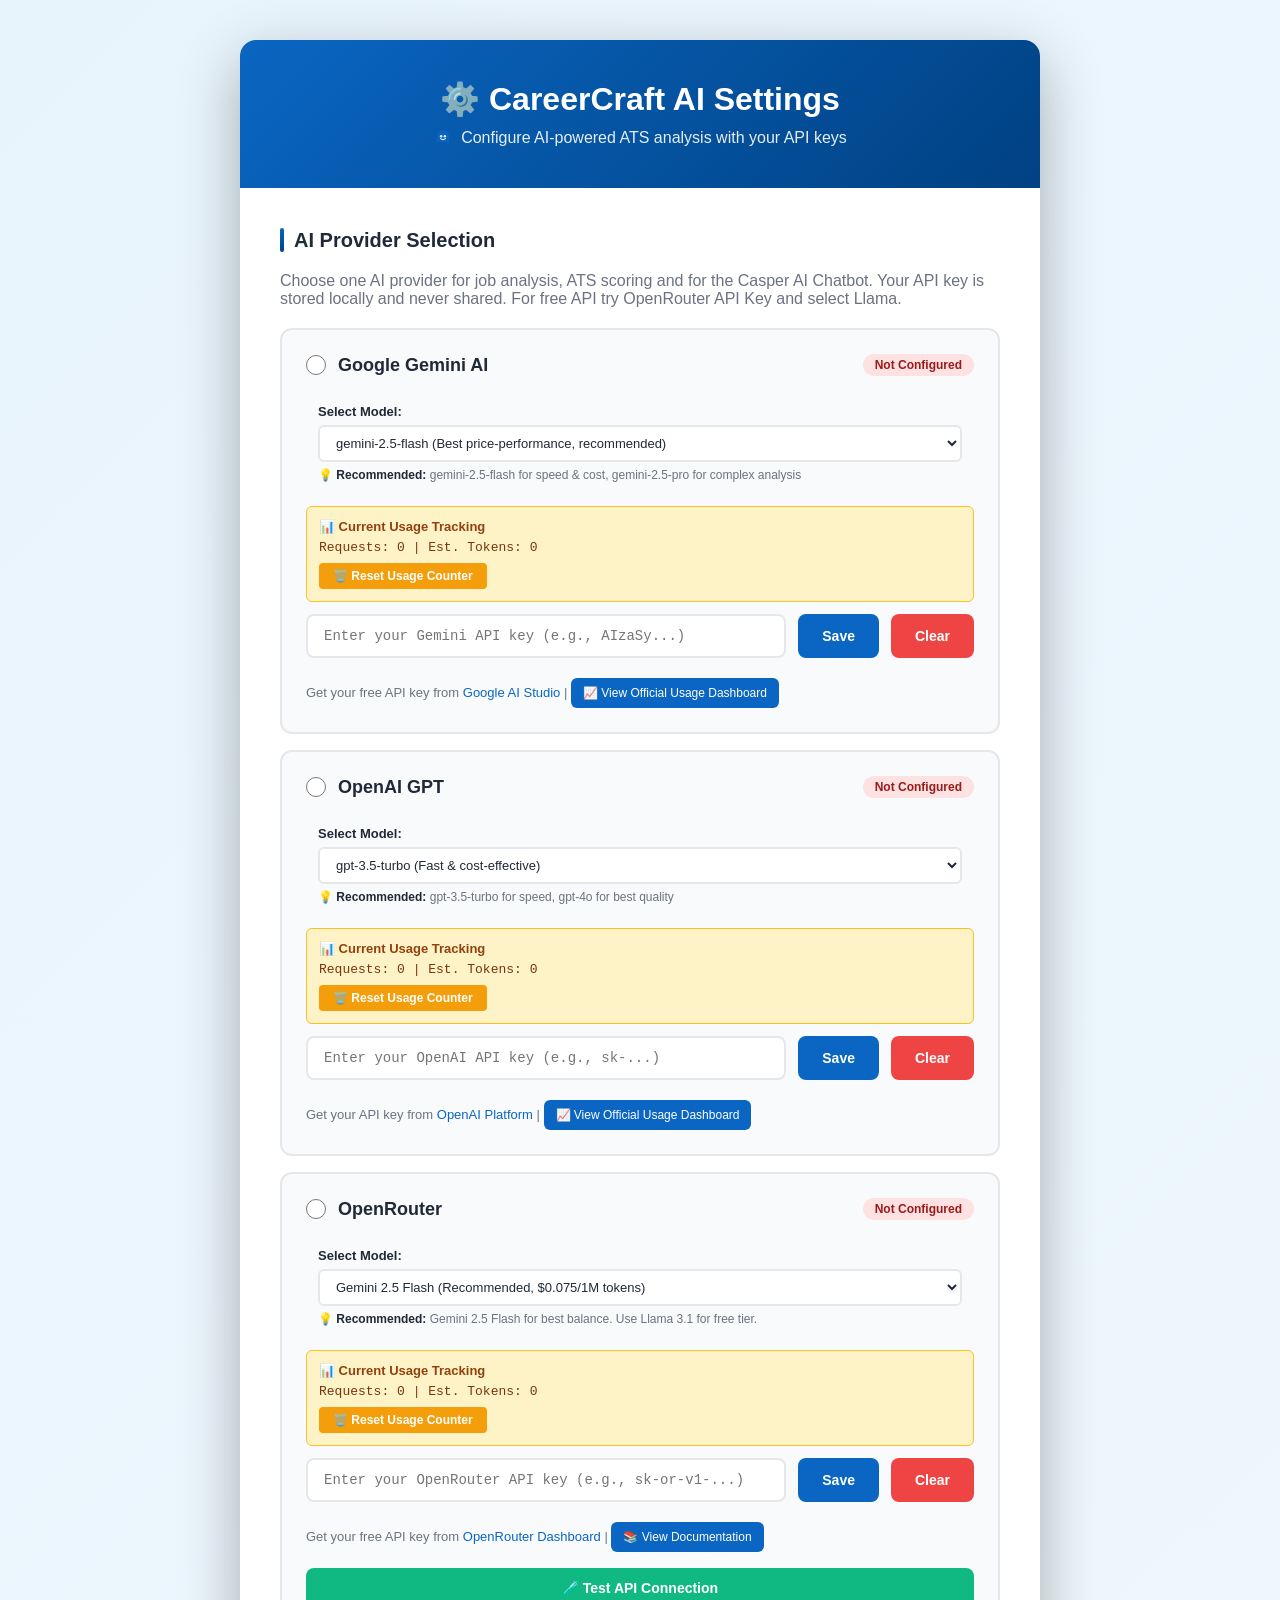
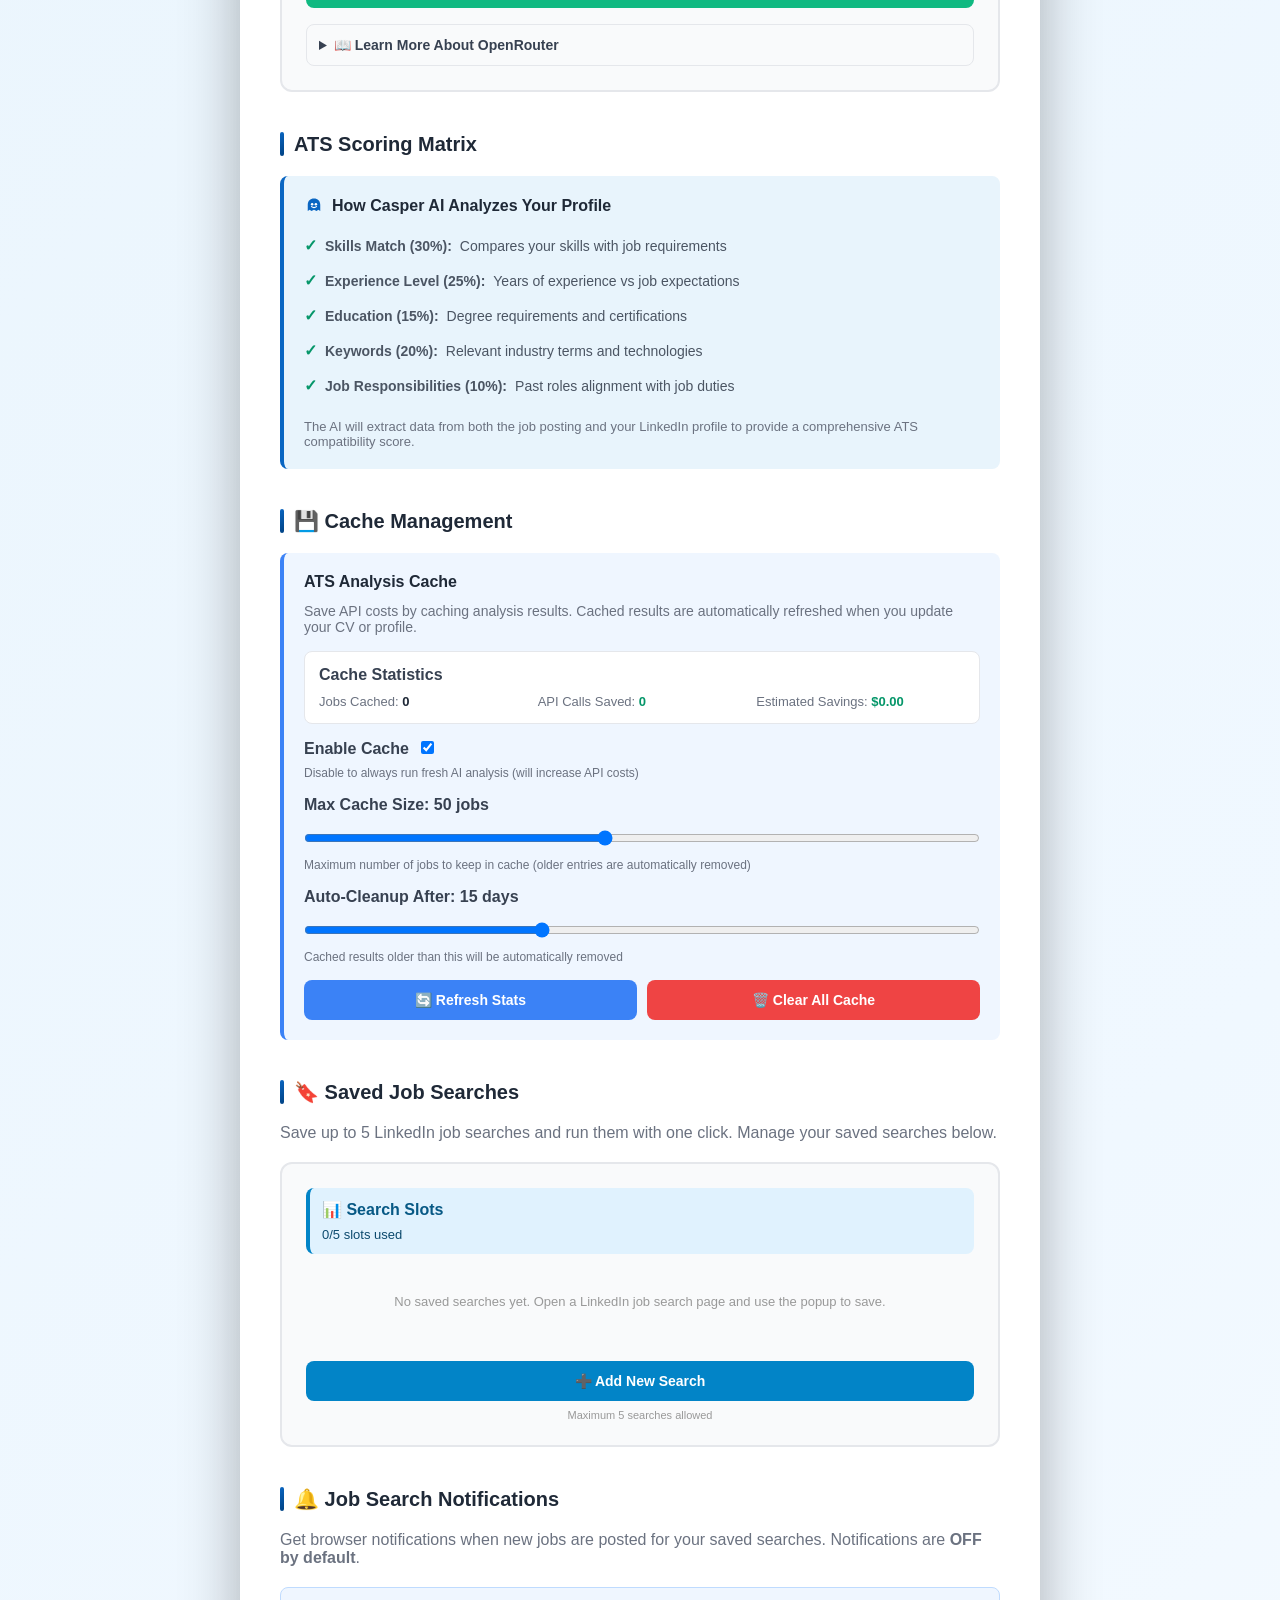
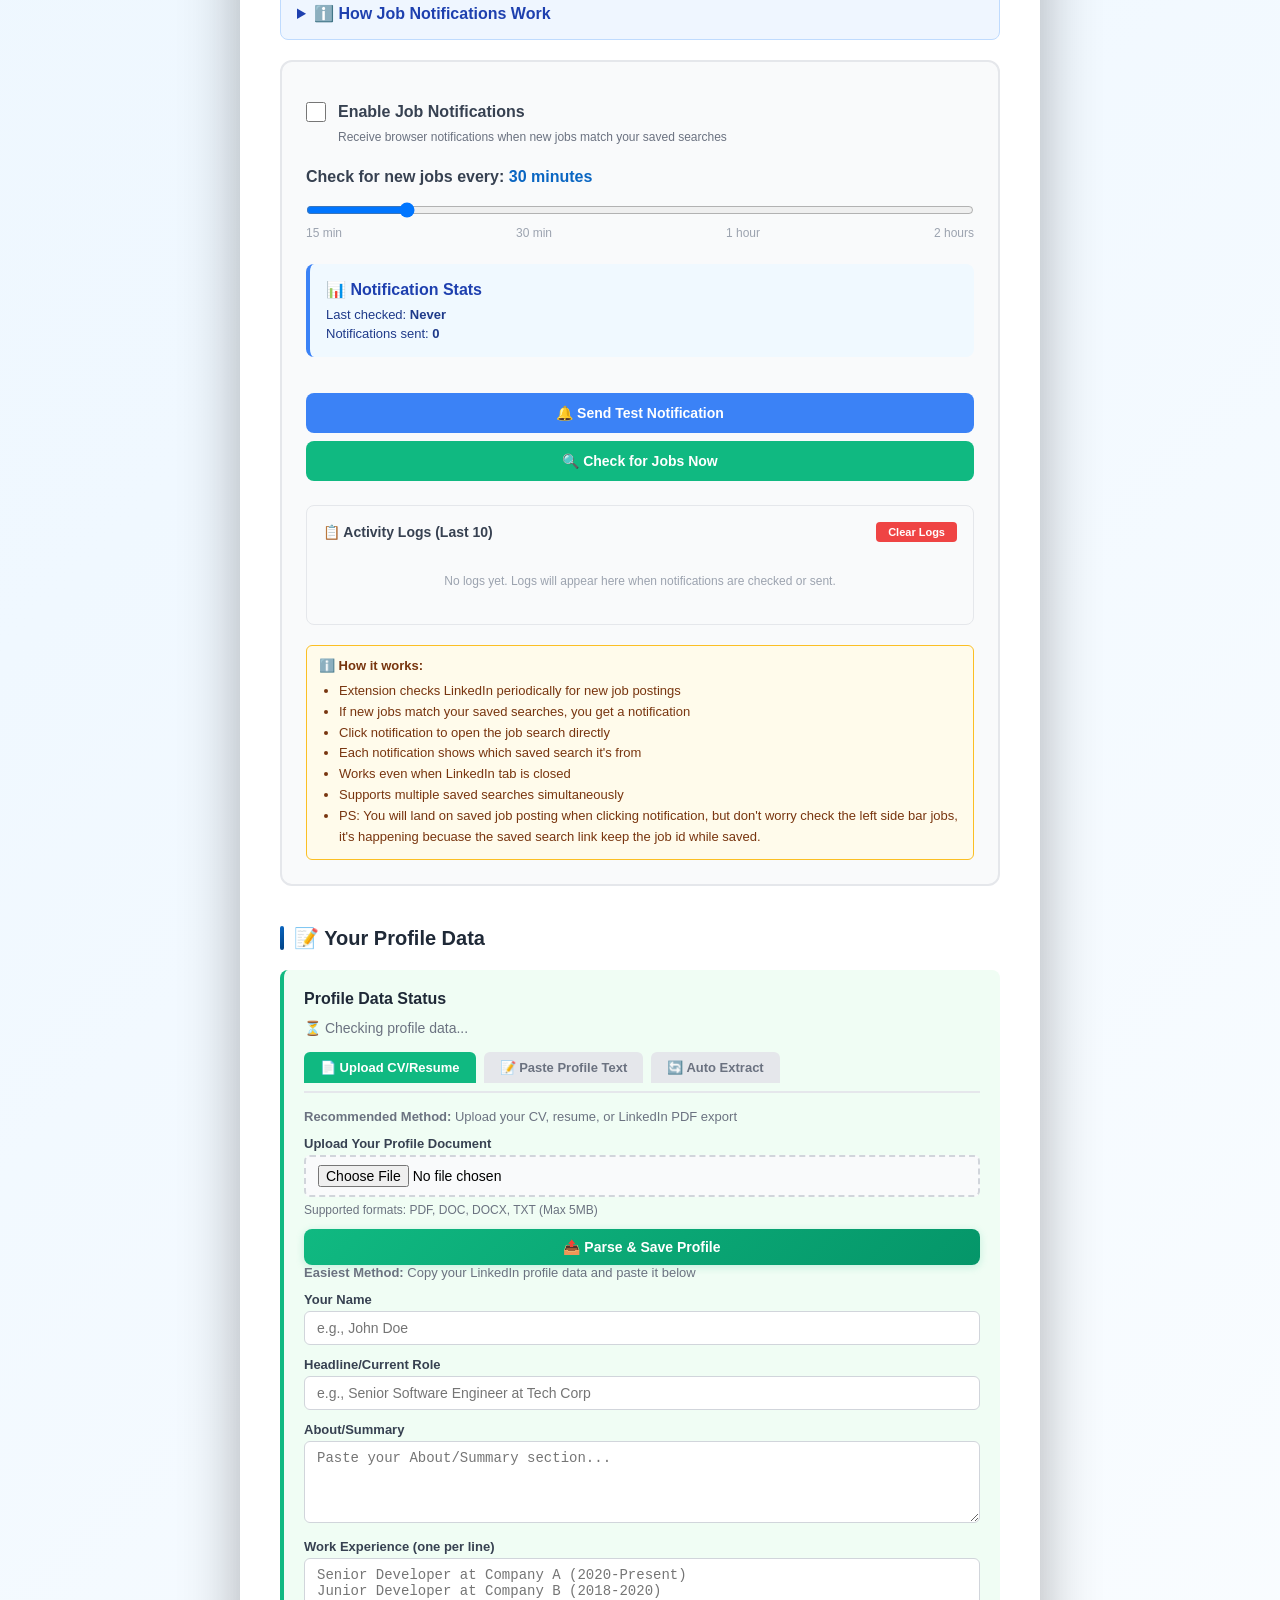
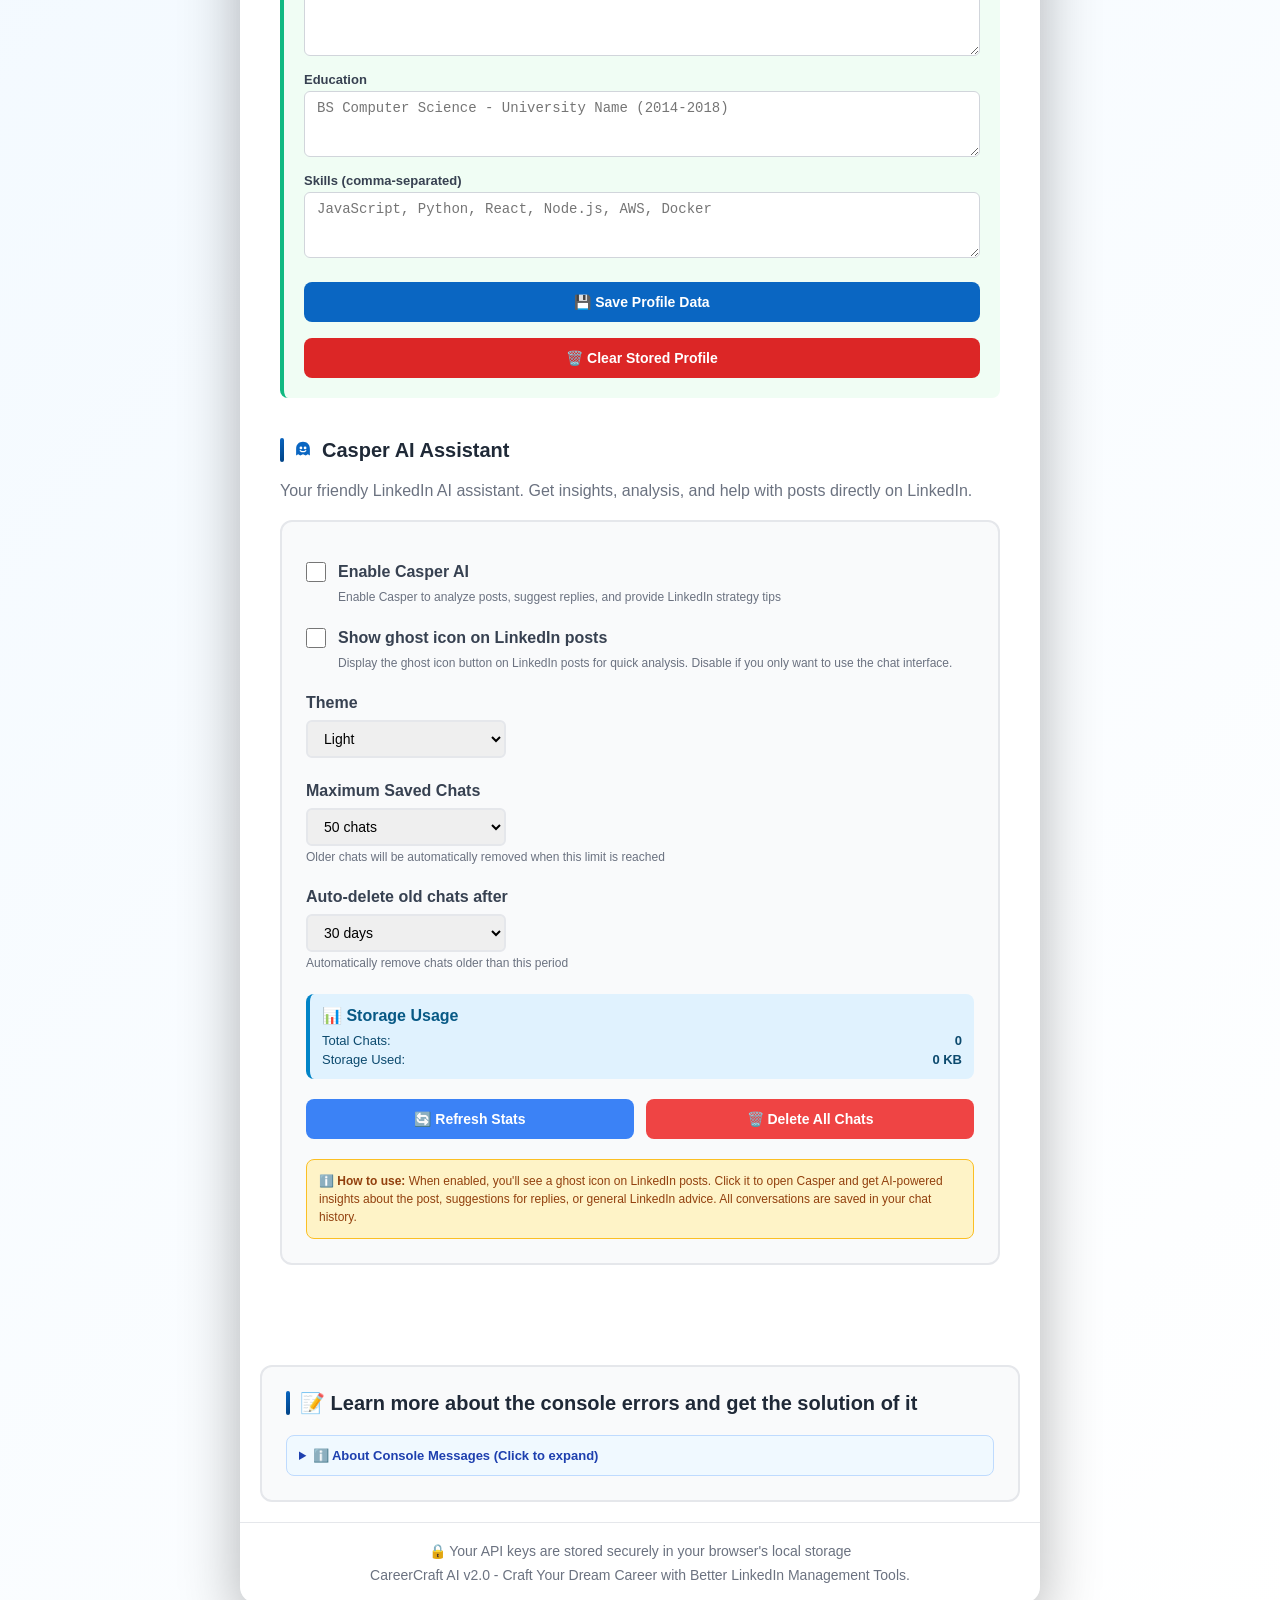
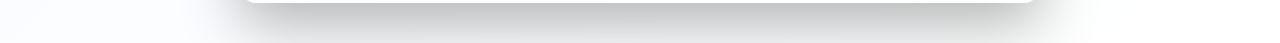
==== options.html @ bad416a1 "chore: initial backup of CareerCraft Casper AI v2.0.0 Snapshot before redesign, Job Tracker, and sid" ====
<!DOCTYPE html>
<html lang="en">
  <head>
    <meta charset="UTF-8" />
    <meta name="viewport" content="width=device-width, initial-scale=1.0" />
    <title>CareerCraft AI - Settings</title>
    <style>
      * {
        margin: 0;
        padding: 0;
        box-sizing: border-box;
      }

      body {
        font-family: -apple-system, BlinkMacSystemFont, "Segoe UI", Roboto,
          Oxygen, Ubuntu, sans-serif;
        background: linear-gradient(
          135deg,
          #e8f4fc 0%,
          #f0f8ff 50%,
          #ffffff 100%
        );
        min-height: 100vh;
        padding: 40px 20px;
      }

      .container {
        max-width: 800px;
        margin: 0 auto;
        background: white;
        border-radius: 16px;
        box-shadow: 0 20px 60px rgba(0, 0, 0, 0.3);
        overflow: hidden;
      }

      .header {
        background: linear-gradient(135deg, #0a66c2 0%, #004182 100%);
        color: white;
        padding: 40px;
        text-align: center;
      }

      .header h1 {
        font-size: 32px;
        margin-bottom: 10px;
      }

      .header p {
        opacity: 0.9;
        font-size: 16px;
      }

      .content {
        padding: 40px;
      }

      .section {
        margin-bottom: 40px;
      }

      .section-title {
        font-size: 20px;
        font-weight: 600;
        color: #1f2937;
        margin-bottom: 20px;
        display: flex;
        align-items: center;
        gap: 10px;
      }

      .section-title::before {
        content: "";
        width: 4px;
        height: 24px;
        background: linear-gradient(135deg, #0a66c2 0%, #004182 100%);
        border-radius: 2px;
      }

      .api-option {
        background: #f9fafb;
        border: 2px solid #e5e7eb;
        border-radius: 12px;
        padding: 24px;
        margin-bottom: 16px;
        transition: all 0.3s ease;
      }

      .api-option:hover {
        border-color: #0a66c2;
        box-shadow: 0 4px 12px rgba(10, 102, 194, 0.15);
      }

      .api-option.active {
        border-color: #0a66c2;
        background: #e8f4fc;
      }

      .api-header {
        display: flex;
        align-items: center;
        gap: 12px;
        margin-bottom: 16px;
      }

      .api-radio {
        width: 20px;
        height: 20px;
        cursor: pointer;
      }

      .api-name {
        font-size: 18px;
        font-weight: 600;
        color: #1f2937;
        flex: 1;
      }

      .api-status {
        padding: 4px 12px;
        border-radius: 20px;
        font-size: 12px;
        font-weight: 600;
      }

      .api-status.configured {
        background: #d1fae5;
        color: #065f46;
      }

      .api-status.not-configured {
        background: #fee2e2;
        color: #991b1b;
      }

      .api-input-group {
        display: flex;
        gap: 12px;
        margin-top: 12px;
      }

      .api-input {
        flex: 1;
        padding: 12px 16px;
        border: 2px solid #e5e7eb;
        border-radius: 8px;
        font-size: 14px;
        font-family: "Courier New", monospace;
        transition: border-color 0.2s;
      }

      .api-input:focus {
        outline: none;
        border-color: #0a66c2;
      }

      .api-input.error {
        border-color: #ef4444;
      }

      .btn {
        padding: 12px 24px;
        border: none;
        border-radius: 8px;
        font-size: 14px;
        font-weight: 600;
        cursor: pointer;
        transition: all 0.2s;
        color: white !important;
      }

      .btn-save {
        background: #0a66c2;
        color: white !important;
      }

      .btn-save:hover {
        background: #004182;
        transform: translateY(-1px);
        box-shadow: 0 4px 12px rgba(10, 102, 194, 0.4);
      }

      .btn-clear {
        background: #ef4444;
        color: white !important;
      }

      .btn-clear:hover {
        background: #dc2626;
      }

      .api-help {
        margin-top: 12px;
        font-size: 13px;
        color: #6b7280;
        line-height: 1.5;
      }

      .api-help a {
        color: #0a66c2;
        text-decoration: none;
        font-weight: 500;
      }

      .api-help a:hover {
        text-decoration: underline;
      }

      .api-model-info {
        margin-top: 12px;
        padding: 12px;
        background: #f9fafb;
        border-radius: 6px;
        font-size: 13px;
        color: #4b5563;
      }

      .api-model-info strong {
        color: #1f2937;
      }

      .model-select {
        width: 100%;
        padding: 8px 12px;
        border: 2px solid #e5e7eb;
        border-radius: 6px;
        font-size: 13px;
        background: white;
        color: #1f2937;
        cursor: pointer;
        transition: border-color 0.2s;
      }

      .model-select:focus {
        outline: none;
        border-color: #0a66c2;
      }

      .model-select:hover {
        border-color: #9ca3af;
      }

      .api-usage-stats {
        margin-top: 12px;
        padding: 12px;
        background: #fef3c7;
        border: 1px solid #fbbf24;
        border-radius: 6px;
        font-size: 13px;
      }

      .api-usage-stats .usage-label {
        font-weight: 600;
        color: #92400e;
        margin-bottom: 6px;
      }

      .api-usage-stats .usage-value {
        color: #78350f;
        font-family: "Courier New", monospace;
      }

      .clear-usage-btn {
        margin-top: 8px;
        padding: 6px 14px;
        background: #f59e0b;
        color: white !important;
        border: none;
        border-radius: 4px;
        font-size: 12px;
        font-weight: 600;
        cursor: pointer;
        transition: all 0.2s;
      }

      .clear-usage-btn:hover {
        background: #d97706;
        transform: translateY(-1px);
      }

      .api-dashboard-link {
        margin-top: 8px;
        display: inline-block;
        padding: 6px 12px;
        background: #0a66c2;
        color: white !important;
        text-decoration: none;
        border-radius: 6px;
        font-size: 12px;
        font-weight: 500;
        transition: all 0.2s;
      }

      .api-dashboard-link:hover {
        background: #004182;
        transform: translateY(-1px);
        text-decoration: none;
      }

      .ats-info {
        background: #e8f4fc;
        border-left: 4px solid #0a66c2;
        padding: 20px;
        border-radius: 8px;
        margin-top: 20px;
      }

      .ats-info h3 {
        color: #1f2937;
        margin-bottom: 12px;
        font-size: 16px;
      }

      .ats-criteria {
        list-style: none;
        padding: 0;
      }

      .ats-criteria li {
        padding: 8px 0;
        color: #4b5563;
        font-size: 14px;
        display: flex;
        align-items: center;
        gap: 8px;
      }

      .ats-criteria li::before {
        content: "✓";
        color: #059669;
        font-weight: bold;
        font-size: 16px;
      }

      .success-message,
      .error-message {
        padding: 12px 16px;
        border-radius: 8px;
        margin-bottom: 20px;
        display: none;
        align-items: center;
        gap: 10px;
        animation: slideIn 0.3s ease;
      }

      .success-message {
        background: #d1fae5;
        color: #065f46;
        border: 1px solid #6ee7b7;
      }

      .error-message {
        background: #fee2e2;
        color: #991b1b;
        border: 1px solid #fca5a5;
      }

      @keyframes slideIn {
        from {
          opacity: 0;
          transform: translateY(-10px);
        }
        to {
          opacity: 1;
          transform: translateY(0);
        }
      }

      @keyframes fadeIn {
        from {
          opacity: 0;
          transform: translateY(10px);
        }
        to {
          opacity: 1;
          transform: translateY(0);
        }
      }

      @keyframes fadeOut {
        from {
          opacity: 1;
          transform: translateY(0);
        }
        to {
          opacity: 0;
          transform: translateY(-10px);
        }
      }

      .footer {
        text-align: center;
        padding: 20px;
        color: #6b7280;
        font-size: 14px;
        border-top: 1px solid #e5e7eb;
      }

      /* Toast Notification System */
      .toast-container {
        position: fixed;
        bottom: 20px;
        right: 20px;
        z-index: 10000;
        display: flex;
        flex-direction: column;
        gap: 12px;
        max-width: 400px;
      }

      .toast {
        display: flex;
        align-items: center;
        gap: 12px;
        padding: 16px 20px;
        background: white;
        border-radius: 8px;
        box-shadow: 0 4px 12px rgba(0, 0, 0, 0.15),
          0 0 0 1px rgba(0, 0, 0, 0.05);
        animation: toastSlideIn 0.3s ease-out;
        min-width: 300px;
        max-width: 400px;
      }

      .toast.removing {
        animation: toastSlideOut 0.3s ease-out forwards;
      }

      .toast-icon {
        font-size: 20px;
        flex-shrink: 0;
      }

      .toast-content {
        flex: 1;
        font-size: 14px;
        line-height: 1.4;
      }

      .toast-close {
        background: none;
        border: none;
        font-size: 18px;
        color: #6b7280;
        cursor: pointer;
        padding: 0;
        width: 24px;
        height: 24px;
        display: flex;
        align-items: center;
        justify-content: center;
        border-radius: 4px;
        flex-shrink: 0;
        transition: background 0.2s;
      }

      .toast-close:hover {
        background: #f3f4f6;
      }

      .toast.success {
        border-left: 4px solid #10b981;
      }

      .toast.success .toast-icon {
        color: #10b981;
      }

      .toast.error {
        border-left: 4px solid #ef4444;
      }

      .toast.error .toast-icon {
        color: #ef4444;
      }

      .toast.info {
        border-left: 4px solid #0a66c2;
      }

      .toast.info .toast-icon {
        color: #0a66c2;
      }

      .toast.warning {
        border-left: 4px solid #f59e0b;
      }

      .toast.warning .toast-icon {
        color: #f59e0b;
      }

      @keyframes toastSlideIn {
        from {
          transform: translateX(400px);
          opacity: 0;
        }
        to {
          transform: translateX(0);
          opacity: 1;
        }
      }

      @keyframes toastSlideOut {
        from {
          transform: translateX(0);
          opacity: 1;
        }
        to {
          transform: translateX(400px);
          opacity: 0;
        }
      }

      /* Notification Log Styles */
      .log-entry {
        display: flex;
        gap: 10px;
        padding: 10px;
        margin-bottom: 8px;
        background: white;
        border-left: 3px solid #e5e7eb;
        border-radius: 4px;
        font-size: 12px;
        line-height: 1.5;
      }

      .log-entry.success {
        border-left-color: #10b981;
        background: #f0fdf4;
      }

      .log-entry.error {
        border-left-color: #ef4444;
        background: #fef2f2;
      }

      .log-entry.warning {
        border-left-color: #f59e0b;
        background: #fffbeb;
      }

      .log-entry.info {
        border-left-color: #3b82f6;
        background: #eff6ff;
      }

      .log-icon {
        font-size: 16px;
        flex-shrink: 0;
      }

      .log-content {
        flex: 1;
      }

      .log-timestamp {
        color: #6b7280;
        font-size: 10px;
        margin-bottom: 4px;
      }

      .log-message {
        color: #374151;
        font-weight: 500;
        margin-bottom: 4px;
      }

      .log-details {
        color: #6b7280;
        font-size: 11px;
        font-family: "Courier New", monospace;
        background: rgba(0, 0, 0, 0.02);
        padding: 4px 8px;
        border-radius: 3px;
        margin-top: 4px;
        max-height: 100px;
        overflow-y: auto;
      }

      #checkJobsNow:hover {
        background: #059669;
        transform: translateY(-1px);
      }

      #clearNotificationLogs:hover {
        background: #dc2626;
      }
    </style>
  </head>
  <body>
    <div class="container">
      <div class="header">
        <h1>⚙️ CareerCraft AI Settings</h1>
        <p style="display: flex; align-items: center; justify-content: center; gap: 8px;">
          <svg
            width="20"
            height="20"
            viewBox="0 0 32 32"
            fill="none"
            xmlns="http://www.w3.org/2000/svg"
            aria-hidden="true"
          >
            <path
              d="M16 4 C10 4 6 8 6 14 V24 L9 22 L12 24 L16 22 L20 24 L23 22 L26 24 V14 C26 8 22 4 16 4 Z"
              fill="#0a66c2"
            />
            <circle cx="13" cy="13" r="2" fill="white" />
            <circle cx="19" cy="13" r="2" fill="white" />
            <path
              d="M12 17 Q16 20 20 17"
              stroke="white"
              stroke-width="1.8"
              fill="none"
              stroke-linecap="round"
            />
          </svg>
          Configure AI-powered ATS analysis with your API keys
        </p>
      </div>

      <div class="content">
        <div class="section">
          <h2 class="section-title">AI Provider Selection</h2>
          <p style="color: #6b7280; margin-bottom: 20px">
            Choose one AI provider for job analysis, ATS scoring and for the
            Casper AI Chatbot. Your API key is stored locally and never shared.
            For free API try OpenRouter API Key and select Llama.
          </p>

          <!-- Google Gemini -->
          <div class="api-option" data-provider="gemini">
            <div class="api-header">
              <input
                type="radio"
                name="ai-provider"
                value="gemini"
                class="api-radio"
                id="radio-gemini"
              />
              <label for="radio-gemini" class="api-name"
                >Google Gemini AI</label
              >
              <span class="api-status not-configured" id="status-gemini"
                >Not Configured</span
              >
            </div>

            <!-- Model Selection -->
            <div class="api-model-info">
              <label
                for="gemini-model-select"
                style="display: block; margin-bottom: 6px"
              >
                <strong>Select Model:</strong>
              </label>
              <select
                id="gemini-model-select"
                class="model-select"
                data-provider="gemini"
              >
                <option value="gemini-2.5-flash">
                  gemini-2.5-flash (Best price-performance, recommended)
                </option>
                <option value="gemini-2.0-flash">
                  gemini-2.0-flash (Most stable, reliable fallback)
                </option>
                <option value="gemini-2.5-pro">
                  gemini-2.5-pro (Advanced thinking, higher cost)
                </option>
              </select>
              <p style="margin-top: 6px; font-size: 12px; color: #6b7280">
                💡 <strong>Recommended:</strong> gemini-2.5-flash for speed &
                cost, gemini-2.5-pro for complex analysis
              </p>
            </div>

            <!-- Usage Stats -->
            <div class="api-usage-stats" id="usage-gemini">
              <div class="usage-label">📊 Current Usage Tracking</div>
              <div class="usage-value">
                Requests: <span id="usage-gemini-requests">0</span> | Est.
                Tokens: <span id="usage-gemini-tokens">0</span>
              </div>
              <button
                class="clear-usage-btn"
                data-provider="gemini"
                data-action="clear-usage"
              >
                🗑️ Reset Usage Counter
              </button>
            </div>

            <div class="api-input-group">
              <input
                type="password"
                class="api-input"
                id="input-gemini"
                placeholder="Enter your Gemini API key (e.g., AIzaSy...)"
                autocomplete="off"
              />
              <button
                class="btn btn-save"
                data-provider="gemini"
                data-action="save"
              >
                Save
              </button>
              <button
                class="btn btn-clear"
                data-provider="gemini"
                data-action="clear"
              >
                Clear
              </button>
            </div>
            <div class="api-help">
              Get your free API key from
              <a href="https://makersuite.google.com/app/apikey" target="_blank"
                >Google AI Studio</a
              >
              |
              <a
                href="https://aistudio.google.com/usage"
                target="_blank"
                class="api-dashboard-link"
              >
                📈 View Official Usage Dashboard
              </a>
            </div>
          </div>

          <!-- OpenAI -->
          <div class="api-option" data-provider="openai">
            <div class="api-header">
              <input
                type="radio"
                name="ai-provider"
                value="openai"
                class="api-radio"
                id="radio-openai"
              />
              <label for="radio-openai" class="api-name">OpenAI GPT</label>
              <span class="api-status not-configured" id="status-openai"
                >Not Configured</span
              >
            </div>

            <!-- Model Selection -->
            <div class="api-model-info">
              <label
                for="openai-model-select"
                style="display: block; margin-bottom: 6px"
              >
                <strong>Select Model:</strong>
              </label>
              <select
                id="openai-model-select"
                class="model-select"
                data-provider="openai"
              >
                <option value="gpt-3.5-turbo">
                  gpt-3.5-turbo (Fast & cost-effective)
                </option>
                <option value="gpt-4">gpt-4 (Most capable, slower)</option>
                <option value="gpt-4-turbo">
                  gpt-4-turbo (Balanced performance)
                </option>
                <option value="gpt-4o">gpt-4o (Latest, multimodal)</option>
                <option value="gpt-4o-mini">
                  gpt-4o-mini (Cheaper alternative)
                </option>
              </select>
              <p style="margin-top: 6px; font-size: 12px; color: #6b7280">
                💡 <strong>Recommended:</strong> gpt-3.5-turbo for speed, gpt-4o
                for best quality
              </p>
            </div>

            <!-- Usage Stats -->
            <div class="api-usage-stats" id="usage-openai">
              <div class="usage-label">📊 Current Usage Tracking</div>
              <div class="usage-value">
                Requests: <span id="usage-openai-requests">0</span> | Est.
                Tokens: <span id="usage-openai-tokens">0</span>
              </div>
              <button
                class="clear-usage-btn"
                data-provider="openai"
                data-action="clear-usage"
              >
                🗑️ Reset Usage Counter
              </button>
            </div>

            <div class="api-input-group">
              <input
                type="password"
                class="api-input"
                id="input-openai"
                placeholder="Enter your OpenAI API key (e.g., sk-...)"
                autocomplete="off"
              />
              <button
                class="btn btn-save"
                data-provider="openai"
                data-action="save"
              >
                Save
              </button>
              <button
                class="btn btn-clear"
                data-provider="openai"
                data-action="clear"
              >
                Clear
              </button>
            </div>
            <div class="api-help">
              Get your API key from
              <a href="https://platform.openai.com/api-keys" target="_blank"
                >OpenAI Platform</a
              >
              |
              <a
                href="https://platform.openai.com/usage"
                target="_blank"
                class="api-dashboard-link"
              >
                📈 View Official Usage Dashboard
              </a>
            </div>
          </div>

          <!-- OpenRouter -->
          <div class="api-option" data-provider="openrouter">
            <div class="api-header">
              <input
                type="radio"
                name="ai-provider"
                value="openrouter"
                class="api-radio"
                id="radio-openrouter"
              />
              <label for="radio-openrouter" class="api-name">OpenRouter</label>
              <span class="api-status not-configured" id="status-openrouter"
                >Not Configured</span
              >
            </div>

            <!-- Model Selection -->
            <div class="api-model-info">
              <label
                for="openrouter-model-select"
                style="display: block; margin-bottom: 6px"
              >
                <strong>Select Model:</strong>
              </label>
              <select
                id="openrouter-model-select"
                class="model-select"
                data-provider="openrouter"
              >
                <option value="google/gemini-2.5-flash">
                  Gemini 2.5 Flash (Recommended, $0.075/1M tokens)
                </option>
                <option value="meta-llama/llama-3.1-8b-instruct">
                  Llama 3.1 8B (FREE - No cost)
                </option>
                <option value="openai/gpt-4o-mini">
                  GPT-4o Mini ($0.15/1M tokens)
                </option>
                <option value="anthropic/claude-3.5-sonnet">
                  Claude 3.5 Sonnet (Premium, $3/1M tokens)
                </option>
                <option value="google/gemini-2.5-pro">
                  Gemini 2.5 Pro (Advanced, $1.25/1M tokens)
                </option>
              </select>
              <p style="margin-top: 6px; font-size: 12px; color: #6b7280">
                💡 <strong>Recommended:</strong> Gemini 2.5 Flash for best
                balance. Use Llama 3.1 for free tier.
              </p>
            </div>

            <!-- Usage Stats -->
            <div class="api-usage-stats" id="usage-openrouter">
              <div class="usage-label">📊 Current Usage Tracking</div>
              <div class="usage-value">
                Requests: <span id="usage-openrouter-requests">0</span> | Est.
                Tokens: <span id="usage-openrouter-tokens">0</span>
              </div>
              <button
                class="clear-usage-btn"
                data-provider="openrouter"
                data-action="clear-usage"
              >
                🗑️ Reset Usage Counter
              </button>
            </div>

            <div class="api-input-group">
              <input
                type="password"
                class="api-input"
                id="input-openrouter"
                placeholder="Enter your OpenRouter API key (e.g., sk-or-v1-...)"
                autocomplete="off"
              />
              <button
                class="btn btn-save"
                data-provider="openrouter"
                data-action="save"
              >
                Save
              </button>
              <button
                class="btn btn-clear"
                data-provider="openrouter"
                data-action="clear"
              >
                Clear
              </button>
            </div>

            <div class="api-help">
              Get your free API key from
              <a href="https://openrouter.ai/keys" target="_blank"
                >OpenRouter Dashboard</a
              >
              |
              <a
                href="https://openrouter.ai/docs"
                target="_blank"
                class="api-dashboard-link"
              >
                📚 View Documentation
              </a>
            </div>

            <!-- Test Connection Button -->
            <div style="margin-top: 16px">
              <button
                id="testOpenRouterBtn"
                class="btn"
                style="width: 100%; background: #10b981"
              >
                🧪 Test API Connection
              </button>
            </div>

            <!-- Learn More Section (Collapsible) -->
            <details
              style="
                margin-top: 16px;
                padding: 12px;
                background: #f9fafb;
                border-radius: 8px;
                border: 1px solid #e5e7eb;
              "
            >
              <summary
                style="
                  cursor: pointer;
                  font-weight: 600;
                  color: #374151;
                  font-size: 14px;
                "
              >
                📖 Learn More About OpenRouter
              </summary>
              <div
                style="
                  margin-top: 12px;
                  font-size: 13px;
                  color: #6b7280;
                  line-height: 1.6;
                "
              >
                <h4
                  style="color: #111827; margin: 12px 0 6px 0; font-size: 13px"
                >
                  What is OpenRouter?
                </h4>
                <p>
                  OpenRouter is a unified gateway to 400+ AI models from
                  providers like OpenAI, Anthropic, Google, and Meta. One API
                  key gives you access to all models with automatic fallbacks
                  and cost optimization.
                </p>

                <h4
                  style="color: #111827; margin: 12px 0 6px 0; font-size: 13px"
                >
                  How to Get Your API Key:
                </h4>
                <ol style="margin-left: 20px; line-height: 1.8">
                  <li>
                    Visit
                    <a
                      href="https://openrouter.ai/keys"
                      target="_blank"
                      style="color: #0a66c2"
                      >openrouter.ai/keys</a
                    >
                  </li>
                  <li>Sign in with Google, GitHub, or email</li>
                  <li>Click "Create Key" button</li>
                  <li>Name your key (e.g., "LinkedIn ATS Analyzer")</li>
                  <li>Set credit limit (optional, for budget control)</li>
                  <li>
                    Copy your key (starts with
                    <code
                      style="
                        background: #e5e7eb;
                        padding: 2px 4px;
                        border-radius: 3px;
                      "
                      >sk-or-v1-</code
                    >)
                  </li>
                  <li>Paste it above and click Save</li>
                </ol>

                <h4
                  style="color: #111827; margin: 12px 0 6px 0; font-size: 13px"
                >
                  Model Comparison:
                </h4>
                <table
                  style="
                    width: 100%;
                    font-size: 12px;
                    border-collapse: collapse;
                    margin: 8px 0;
                  "
                >
                  <thead>
                    <tr style="background: #f3f4f6; text-align: left">
                      <th style="padding: 6px">Model</th>
                      <th style="padding: 6px">Speed</th>
                      <th style="padding: 6px">Quality</th>
                      <th style="padding: 6px">Cost</th>
                    </tr>
                  </thead>
                  <tbody>
                    <tr style="border-bottom: 1px solid #e5e7eb">
                      <td style="padding: 6px">Gemini 2.5 Flash</td>
                      <td style="padding: 6px">⚡⚡⚡</td>
                      <td style="padding: 6px">⭐⭐⭐⭐</td>
                      <td style="padding: 6px">$0.075/1M</td>
                    </tr>
                    <tr style="border-bottom: 1px solid #e5e7eb">
                      <td style="padding: 6px">Llama 3.1 8B</td>
                      <td style="padding: 6px">⚡⚡⚡</td>
                      <td style="padding: 6px">⭐⭐⭐</td>
                      <td
                        style="padding: 6px; color: #059669; font-weight: 600"
                      >
                        FREE
                      </td>
                    </tr>
                    <tr style="border-bottom: 1px solid #e5e7eb">
                      <td style="padding: 6px">GPT-4o Mini</td>
                      <td style="padding: 6px">⚡⚡</td>
                      <td style="padding: 6px">⭐⭐⭐⭐</td>
                      <td style="padding: 6px">$0.15/1M</td>
                    </tr>
                    <tr style="border-bottom: 1px solid #e5e7eb">
                      <td style="padding: 6px">Claude 3.5 Sonnet</td>
                      <td style="padding: 6px">⚡⚡</td>
                      <td style="padding: 6px">⭐⭐⭐⭐⭐</td>
                      <td style="padding: 6px">$3/1M</td>
                    </tr>
                    <tr>
                      <td style="padding: 6px">Gemini 2.5 Pro</td>
                      <td style="padding: 6px">⚡</td>
                      <td style="padding: 6px">⭐⭐⭐⭐⭐</td>
                      <td style="padding: 6px">$1.25/1M</td>
                    </tr>
                  </tbody>
                </table>

                <h4
                  style="color: #111827; margin: 12px 0 6px 0; font-size: 13px"
                >
                  Automatic Fallback:
                </h4>
                <p>
                  If your selected model fails (rate limit, error, etc.),
                  OpenRouter automatically tries the free Llama 3.1 model. This
                  ensures uninterrupted service.
                </p>

                <h4
                  style="color: #111827; margin: 12px 0 6px 0; font-size: 13px"
                >
                  Benefits:
                </h4>
                <ul style="margin-left: 20px; line-height: 1.8">
                  <li>✅ One key for popular models</li>
                  <li>✅ Free tier available (Llama models)</li>
                  <li>✅ Automatic failover if model unavailable</li>
                  <li>✅ Often cheaper than direct APIs</li>
                  <li>✅ No vendor lock-in - switch anytime</li>
                </ul>

                <h4
                  style="color: #111827; margin: 12px 0 6px 0; font-size: 13px"
                >
                  Official Resources:
                </h4>
                <ul style="margin-left: 20px; line-height: 1.8">
                  <li>
                    <a
                      href="https://openrouter.ai/keys"
                      target="_blank"
                      style="color: #0a66c2"
                      >🔑 Get API Key</a
                    >
                  </li>
                  <li>
                    <a
                      href="https://openrouter.ai/docs"
                      target="_blank"
                      style="color: #0a66c2"
                      >📚 Documentation</a
                    >
                  </li>
                  <li>
                    <a
                      href="https://openrouter.ai/models"
                      target="_blank"
                      style="color: #0a66c2"
                      >Browse All Models</a
                    >
                  </li>
                  <li>
                    <a
                      href="https://openrouter.ai/activity"
                      target="_blank"
                      style="color: #0a66c2"
                      >📊 Usage Dashboard</a
                    >
                  </li>
                  <li>
                    <a
                      href="https://openrouter.ai/docs/faq"
                      target="_blank"
                      style="color: #0a66c2"
                      >❓ FAQ</a
                    >
                  </li>
                </ul>
              </div>
            </details>
          </div>
        </div>

        <div class="section">
          <h2 class="section-title">ATS Scoring Matrix</h2>
          <div class="ats-info">
            <h3 style="display: flex; align-items: center; gap: 8px;">
              <svg
                width="20"
                height="20"
                viewBox="0 0 32 32"
                fill="none"
                xmlns="http://www.w3.org/2000/svg"
                aria-hidden="true"
              >
                <path
                  d="M16 4 C10 4 6 8 6 14 V24 L9 22 L12 24 L16 22 L20 24 L23 22 L26 24 V14 C26 8 22 4 16 4 Z"
                  fill="#0a66c2"
                />
                <circle cx="13" cy="13" r="2" fill="white" />
                <circle cx="19" cy="13" r="2" fill="white" />
                <path
                  d="M12 17 Q16 20 20 17"
                  stroke="white"
                  stroke-width="1.8"
                  fill="none"
                  stroke-linecap="round"
                />
              </svg>
              How Casper AI Analyzes Your Profile
            </h3>
            <ul class="ats-criteria">
              <li>
                <strong>Skills Match (30%):</strong> Compares your skills with
                job requirements
              </li>
              <li>
                <strong>Experience Level (25%):</strong> Years of experience vs
                job expectations
              </li>
              <li>
                <strong>Education (15%):</strong> Degree requirements and
                certifications
              </li>
              <li>
                <strong>Keywords (20%):</strong> Relevant industry terms and
                technologies
              </li>
              <li>
                <strong>Job Responsibilities (10%):</strong> Past roles
                alignment with job duties
              </li>
            </ul>
            <p style="margin-top: 16px; color: #6b7280; font-size: 13px">
              The AI will extract data from both the job posting and your
              LinkedIn profile to provide a comprehensive ATS compatibility
              score.
            </p>
          </div>
        </div>

        <!-- Cache Management Section -->
        <div class="section">
          <h2 class="section-title">💾 Cache Management</h2>
          <div
            class="ats-info"
            style="background: #eff6ff; border-left-color: #3b82f6"
          >
            <h3>ATS Analysis Cache</h3>
            <p style="color: #6b7280; font-size: 14px; margin: 12px 0">
              Save API costs by caching analysis results. Cached results are
              automatically refreshed when you update your CV or profile.
            </p>

            <!-- Cache Statistics -->
            <div
              id="cacheStats"
              style="
                margin: 16px 0;
                padding: 14px;
                background: white;
                border-radius: 8px;
                border: 1px solid #e5e7eb;
              "
            >
              <div
                style="font-weight: 600; color: #374151; margin-bottom: 10px"
              >
                Cache Statistics
              </div>
              <div
                style="
                  display: grid;
                  grid-template-columns: repeat(auto-fit, minmax(140px, 1fr));
                  gap: 10px;
                  font-size: 13px;
                "
              >
                <div>
                  <span style="color: #6b7280">Jobs Cached:</span>
                  <strong id="cachedJobsCount" style="color: #1f2937">0</strong>
                </div>
                <div>
                  <span style="color: #6b7280">API Calls Saved:</span>
                  <strong id="savedApiCalls" style="color: #059669">0</strong>
                </div>
                <div>
                  <span style="color: #6b7280">Estimated Savings:</span>
                  <strong id="estimatedSavings" style="color: #059669"
                    >$0.00</strong
                  >
                </div>
              </div>
            </div>

            <!-- Cache Settings -->
            <div style="margin: 16px 0">
              <label
                style="
                  display: block;
                  font-weight: 600;
                  color: #374151;
                  margin-bottom: 8px;
                "
              >
                Enable Cache
                <input
                  type="checkbox"
                  id="cacheEnabled"
                  style="margin-left: 8px"
                  checked
                />
              </label>
              <p style="color: #6b7280; font-size: 12px; margin: 4px 0 0 0">
                Disable to always run fresh AI analysis (will increase API
                costs)
              </p>
            </div>

            <div style="margin: 16px 0">
              <label
                style="
                  display: block;
                  font-weight: 600;
                  color: #374151;
                  margin-bottom: 8px;
                "
              >
                Max Cache Size: <span id="maxCacheSizeValue">50</span> jobs
              </label>
              <input
                type="range"
                id="maxCacheSize"
                min="10"
                max="100"
                value="50"
                step="10"
                style="width: 100%; margin: 8px 0"
              />
              <p style="color: #6b7280; font-size: 12px; margin: 4px 0 0 0">
                Maximum number of jobs to keep in cache (older entries are
                automatically removed)
              </p>
            </div>

            <div style="margin: 16px 0">
              <label
                style="
                  display: block;
                  font-weight: 600;
                  color: #374151;
                  margin-bottom: 8px;
                "
              >
                Auto-Cleanup After:
                <span id="autoCleanupDaysValue">15</span> days
              </label>
              <input
                type="range"
                id="autoCleanupDays"
                min="7"
                max="30"
                value="15"
                step="1"
                style="width: 100%; margin: 8px 0"
              />
              <p style="color: #6b7280; font-size: 12px; margin: 4px 0 0 0">
                Cached results older than this will be automatically removed
              </p>
            </div>

            <!-- Action Buttons -->
            <div
              style="
                display: flex;
                gap: 10px;
                margin-top: 16px;
                flex-wrap: wrap;
              "
            >
              <button
                id="refreshCacheStats"
                class="btn"
                style="background: #3b82f6; flex: 1; min-width: 140px"
              >
                🔄 Refresh Stats
              </button>
              <button
                id="clearAllCache"
                class="btn"
                style="background: #ef4444; flex: 1; min-width: 140px"
              >
                🗑️ Clear All Cache
              </button>
            </div>
          </div>
        </div>

        <!-- Saved Job Searches Section -->
        <div class="section">
          <h2 class="section-title">🔖 Saved Job Searches</h2>
          <p style="color: #6b7280; margin-bottom: 20px">
            Save up to 5 LinkedIn job searches and run them with one click.
            Manage your saved searches below.
          </p>

          <div
            style="
              background: #f9fafb;
              border: 2px solid #e5e7eb;
              border-radius: 12px;
              padding: 24px;
            "
          >
            <!-- Search Stats -->
            <div
              style="
                margin-bottom: 20px;
                padding: 12px;
                background: #e0f2fe;
                border-radius: 8px;
                border-left: 4px solid #0284c7;
              "
            >
              <div style="font-weight: 600; color: #075985; margin-bottom: 8px">
                📊 Search Slots
              </div>
              <div id="searchSlotsInfo" style="color: #0c4a6e; font-size: 13px">
                <span id="searchSlotsUsed">0</span>/5 slots used
              </div>
            </div>

            <!-- Saved Searches List -->
            <div id="savedSearchesList" style="margin: 20px 0">
              <div
                id="savedSearchesEmpty"
                style="
                  text-align: center;
                  color: #999;
                  padding: 20px;
                  font-size: 13px;
                "
              >
                No saved searches yet. Open a LinkedIn job search page and use
                the popup to save.
              </div>
              <div id="savedSearchesTable" style="display: none"></div>
            </div>

            <!-- Add/Edit Form -->
            <div
              id="addSearchForm"
              style="
                display: none;
                margin-top: 20px;
                padding: 16px;
                background: white;
                border-radius: 8px;
                border: 2px dashed #d1d5db;
              "
            >
              <h3
                style="
                  font-size: 14px;
                  font-weight: 600;
                  color: #374151;
                  margin-bottom: 12px;
                "
              >
                <span id="formTitle">➕ Add New Search</span>
              </h3>
              <input type="hidden" id="editSearchId" />

              <div style="margin-bottom: 12px">
                <label
                  style="
                    display: block;
                    font-weight: 600;
                    color: #374151;
                    margin-bottom: 6px;
                    font-size: 13px;
                  "
                >
                  Search Name *
                </label>
                <input
                  type="text"
                  id="searchName"
                  placeholder="e.g., Senior Developer Jobs"
                  style="
                    width: 100%;
                    padding: 8px 12px;
                    border: 2px solid #e5e7eb;
                    border-radius: 6px;
                    font-size: 13px;
                  "
                />
              </div>

              <div style="margin-bottom: 12px">
                <label
                  style="
                    display: block;
                    font-weight: 600;
                    color: #374151;
                    margin-bottom: 6px;
                    font-size: 13px;
                  "
                >
                  Keywords
                </label>
                <input
                  type="text"
                  id="searchKeywords"
                  placeholder="e.g., Software Engineer"
                  style="
                    width: 100%;
                    padding: 8px 12px;
                    border: 2px solid #e5e7eb;
                    border-radius: 6px;
                    font-size: 13px;
                  "
                />
              </div>

              <div style="margin-bottom: 12px">
                <label
                  style="
                    display: block;
                    font-weight: 600;
                    color: #374151;
                    margin-bottom: 6px;
                    font-size: 13px;
                  "
                >
                  Location
                  <span style="font-weight: 400; color: #6b7280"
                    >(city or Remote / Hybrid / On-site)</span
                  >
                </label>
                <input
                  type="text"
                  id="searchLocation"
                  placeholder="e.g., Remote or San Francisco, CA"
                  style="
                    width: 100%;
                    padding: 8px 12px;
                    border: 2px solid #e5e7eb;
                    border-radius: 6px;
                    font-size: 13px;
                  "
                />
              </div>

              <div style="margin-bottom: 12px">
                <label
                  style="
                    display: block;
                    font-weight: 600;
                    color: #374151;
                    margin-bottom: 6px;
                    font-size: 13px;
                  "
                >
                  Search URL *
                </label>
                <input
                  type="text"
                  id="searchUrl"
                  placeholder="Paste LinkedIn job search URL"
                  style="
                    width: 100%;
                    padding: 8px 12px;
                    border: 2px solid #e5e7eb;
                    border-radius: 6px;
                    font-size: 13px;
                  "
                />
                <p style="color: #6b7280; font-size: 11px; margin-top: 4px">
                  Copy the full URL from a LinkedIn job search page
                </p>
              </div>

              <div style="display: flex; gap: 10px; margin-top: 16px">
                <button
                  id="saveSearchBtn"
                  class="btn"
                  style="background: #10b981; flex: 1"
                >
                  💾 Save Search
                </button>
                <button
                  id="cancelSearchBtn"
                  class="btn"
                  style="background: #6b7280; flex: 1"
                >
                  Cancel
                </button>
              </div>
            </div>

            <!-- Add Button -->
            <button
              id="showAddSearchForm"
              class="btn"
              style="width: 100%; margin-top: 12px; background: #0284c7"
              disabled
            >
              ➕ Add New Search
            </button>
            <p
              id="addSearchHint"
              style="
                color: #999;
                font-size: 11px;
                text-align: center;
                margin-top: 8px;
              "
            >
              Maximum 5 searches allowed
            </p>
          </div>
        </div>

        <!-- Notification Settings Section -->
        <div class="section">
          <h2 class="section-title">🔔 Job Search Notifications</h2>
          <p style="color: #6b7280; margin-bottom: 20px">
            Get browser notifications when new jobs are posted for your saved
            searches. Notifications are <strong>OFF by default</strong>.
          </p>

          <!-- How It Works - Expandable -->
          <details
            style="
              margin-bottom: 20px;
              padding: 16px;
              background: #eff6ff;
              border-radius: 8px;
              border: 1px solid #bfdbfe;
            "
          >
            <summary
              style="
                cursor: pointer;
                font-weight: 600;
                color: #1e40af;
                user-select: none;
              "
            >
              ℹ️ How Job Notifications Work
            </summary>
            <div
              style="
                margin-top: 12px;
                color: #1e3a8a;
                font-size: 13px;
                line-height: 1.6;
              "
            >
              <p style="margin: 8px 0">
                <strong>1. First Check (Baseline):</strong> When you enable
                notifications, the extension visits each saved search and
                records the current total job count (e.g., 1,000 jobs). This is
                your <em>baseline</em>.
              </p>
              <p style="margin: 8px 0">
                <strong>2. Subsequent Checks:</strong> At your chosen interval
                (15-120 minutes), the extension checks each search again and
                compares the new total to the baseline.
              </p>
              <p style="margin: 8px 0">
                <strong>3. Notifications:</strong> If the job count increased
                (e.g., from 1,000 to 1,005), you'll get a notification:
                <strong>"5 New Jobs Found - Search: 'Your Search Name'"</strong>
              </p>
              <p style="margin: 8px 0">
                <strong>4. Baseline Update:</strong> After each check, the
                baseline is updated to the new count, so you only get notified
                about jobs posted <em>since the last check</em>.
              </p>
              <p
                style="
                  margin: 8px 0;
                  padding: 12px;
                  background: #fef3c7;
                  border-left: 3px solid #f59e0b;
                  border-radius: 4px;
                "
              >
                <strong>⚠️ Important:</strong> The first time you enable
                notifications, you won't receive alerts immediately. The system
                needs to establish a baseline first. Notifications will start
                arriving after the second check when new jobs appear.
              </p>
              <p style="margin: 8px 0">
                <strong>📊 Multiple Searches:</strong> If you have 2 saved
                searches, each is checked independently with its own baseline.
                Notifications clearly show which search triggered the alert.
              </p>
              <p style="margin: 8px 0">
                <strong>🔍 Accuracy:</strong> The extension opens each search in
                a hidden tab to extract the total job count directly from
                LinkedIn. This may take 5-10 seconds per search.
              </p>
            </div>
          </details>

          <div
            style="
              background: #f9fafb;
              border: 2px solid #e5e7eb;
              border-radius: 12px;
              padding: 24px;
            "
          >
            <!-- Enable/Disable Toggle -->
            <div style="margin: 16px 0">
              <label
                style="
                  display: flex;
                  align-items: center;
                  gap: 12px;
                  cursor: pointer;
                "
              >
                <input
                  type="checkbox"
                  id="notificationsEnabled"
                  style="width: 20px; height: 20px; cursor: pointer"
                />
                <span style="font-weight: 600; color: #374151"
                  >Enable Job Notifications</span
                >
              </label>
              <p style="color: #6b7280; font-size: 12px; margin: 8px 0 0 32px">
                Receive browser notifications when new jobs match your saved
                searches
              </p>
            </div>

            <!-- Check Frequency -->
            <div style="margin: 24px 0" id="notificationSettings">
              <label
                style="
                  display: block;
                  font-weight: 600;
                  color: #374151;
                  margin-bottom: 8px;
                "
              >
                Check for new jobs every:
                <span id="checkIntervalValue" style="color: #0a66c2"
                  >30 minutes</span
                >
              </label>
              <input
                type="range"
                id="checkInterval"
                min="15"
                max="120"
                value="30"
                step="15"
                style="width: 100%; margin: 8px 0"
              />
              <div
                style="
                  display: flex;
                  justify-content: space-between;
                  color: #9ca3af;
                  font-size: 12px;
                "
              >
                <span>15 min</span>
                <span>30 min</span>
                <span>1 hour</span>
                <span>2 hours</span>
              </div>
            </div>

            <!-- Notification Stats -->
            <div
              style="
                margin: 24px 0;
                padding: 16px;
                background: #f0f9ff;
                border-radius: 8px;
                border-left: 4px solid #3b82f6;
              "
            >
              <div style="font-weight: 600; color: #1e40af; margin-bottom: 8px">
                📊 Notification Stats
              </div>
              <div style="color: #1e3a8a; font-size: 13px">
                <div>
                  Last checked:
                  <span id="lastChecked" style="font-weight: 600">Never</span>
                </div>
                <div style="margin-top: 4px">
                  Notifications sent:
                  <span id="notificationsSent" style="font-weight: 600">0</span>
                </div>
              </div>
            </div>

            <!-- Test Notification Button -->
            <button
              id="testNotification"
              class="btn"
              style="width: 100%; margin-top: 12px; background: #3b82f6"
            >
              🔔 Send Test Notification
            </button>

            <!-- Manual Check Button -->
            <button
              id="checkJobsNow"
              class="btn"
              style="width: 100%; margin-top: 8px; background: #10b981"
            >
              🔍 Check for Jobs Now
            </button>

            <!-- Notification Logs Section -->
            <div
              style="
                margin-top: 24px;
                padding: 16px;
                background: #f9fafb;
                border: 1px solid #e5e7eb;
                border-radius: 8px;
              "
            >
              <div
                style="
                  display: flex;
                  justify-content: space-between;
                  align-items: center;
                  margin-bottom: 12px;
                "
              >
                <div style="font-weight: 600; color: #374151; font-size: 14px">
                  📋 Activity Logs (Last 10)
                </div>
                <button
                  id="clearNotificationLogs"
                  style="
                    padding: 4px 12px;
                    background: #ef4444;
                    color: white;
                    border: none;
                    border-radius: 4px;
                    cursor: pointer;
                    font-size: 11px;
                    font-weight: 600;
                  "
                >
                  Clear Logs
                </button>
              </div>

              <div
                id="notificationLogs"
                style="max-height: 400px; overflow-y: auto; font-size: 12px"
              >
                <div style="color: #9ca3af; text-align: center; padding: 20px">
                  No logs yet. Logs will appear here when notifications are
                  checked or sent.
                </div>
              </div>
            </div>

            <!-- Info Box -->
            <div
              style="
                margin-top: 20px;
                padding: 12px;
                background: #fffbeb;
                border: 1px solid #fbbf24;
                border-radius: 6px;
              "
            >
              <div style="font-size: 13px; color: #78350f">
                <strong>ℹ️ How it works:</strong>
                <ul style="margin: 8px 0 0 20px; line-height: 1.6">
                  <li>
                    Extension checks LinkedIn periodically for new job postings
                  </li>
                  <li>
                    If new jobs match your saved searches, you get a
                    notification
                  </li>
                  <li>Click notification to open the job search directly</li>
                  <li>Each notification shows which saved search it's from</li>
                  <li>Works even when LinkedIn tab is closed</li>
                  <li>Supports multiple saved searches simultaneously</li>
                  <li>
                    PS: You will land on saved job posting when clicking
                    notification, but don't worry check the left side bar jobs,
                    it's happening becuase the saved search link keep the job id
                    while saved.
                  </li>
                </ul>
              </div>
            </div>
          </div>
        </div>

        <div class="section">
          <h2 class="section-title">📝 Your Profile Data</h2>
          <div
            class="ats-info"
            style="background: #f0fdf4; border-left-color: #10b981"
          >
            <h3>Profile Data Status</h3>
            <div
              id="profileStatus"
              style="color: #6b7280; font-size: 14px; margin: 12px 0"
            >
              <p>⏳ Checking profile data...</p>
            </div>

            <!-- Method Selection Tabs -->
            <div
              style="
                margin: 16px 0;
                display: flex;
                gap: 8px;
                border-bottom: 2px solid #e5e7eb;
                padding-bottom: 8px;
              "
            >
              <button
                class="profile-method-tab active"
                data-method="upload"
                style="
                  padding: 8px 16px;
                  border: none;
                  background: #10b981;
                  color: white;
                  border-radius: 6px 6px 0 0;
                  cursor: pointer;
                  font-weight: 600;
                  font-size: 13px;
                "
              >
                📄 Upload CV/Resume
              </button>
              <button
                class="profile-method-tab"
                data-method="text"
                style="
                  padding: 8px 16px;
                  border: none;
                  background: #e5e7eb;
                  color: #6b7280;
                  border-radius: 6px 6px 0 0;
                  cursor: pointer;
                  font-weight: 600;
                  font-size: 13px;
                "
              >
                📝 Paste Profile Text
              </button>
              <button
                class="profile-method-tab"
                data-method="auto"
                style="
                  padding: 8px 16px;
                  border: none;
                  background: #e5e7eb;
                  color: #6b7280;
                  border-radius: 6px 6px 0 0;
                  cursor: pointer;
                  font-weight: 600;
                  font-size: 13px;
                "
              >
                🔄 Auto Extract
              </button>
            </div>

            <!-- Method 1: Upload CV/Resume -->
            <div id="method-upload" class="profile-method-content">
              <p style="color: #6b7280; font-size: 13px; margin-bottom: 12px">
                <strong>Recommended Method:</strong> Upload your CV, resume, or
                LinkedIn PDF export
              </p>

              <div style="margin-bottom: 12px">
                <label
                  style="
                    display: block;
                    font-size: 13px;
                    font-weight: 600;
                    color: #374151;
                    margin-bottom: 4px;
                  "
                >
                  Upload Your Profile Document
                </label>
                <input
                  type="file"
                  id="cvUpload"
                  accept=".pdf,.doc,.docx,.txt"
                  style="
                    width: 100%;
                    padding: 8px 12px;
                    border: 2px dashed #d1d5db;
                    border-radius: 6px;
                    font-size: 14px;
                    background: #f9fafb;
                    cursor: pointer;
                  "
                />
                <div style="font-size: 12px; color: #6b7280; margin-top: 6px">
                  Supported formats: PDF, DOC, DOCX, TXT (Max 5MB)
                </div>
              </div>

              <button
                id="uploadCVBtn"
                style="
                  width: 100%;
                  padding: 10px 20px;
                  background: linear-gradient(135deg, #10b981 0%, #059669 100%);
                  color: white;
                  border: none;
                  border-radius: 8px;
                  font-size: 14px;
                  font-weight: 600;
                  cursor: pointer;
                  transition: all 0.2s;
                  box-shadow: 0 2px 8px rgba(16, 185, 129, 0.2);
                "
              >
                📤 Parse & Save Profile
              </button>

              <div id="uploadStatus" style="margin-top: 12px; display: none">
                <div
                  style="padding: 10px; border-radius: 6px; font-size: 13px"
                ></div>
              </div>
            </div>

            <!-- Method 2: Paste Profile Text -->
            <div id="method-text" class="profile-method-content">
              <p style="color: #6b7280; font-size: 13px; margin-bottom: 12px">
                <strong>Easiest Method:</strong> Copy your LinkedIn profile data
                and paste it below
              </p>

              <div style="margin-bottom: 12px">
                <label
                  style="
                    display: block;
                    font-size: 13px;
                    font-weight: 600;
                    color: #374151;
                    margin-bottom: 4px;
                  "
                >
                  Your Name
                </label>
                <input
                  type="text"
                  id="profileName"
                  placeholder="e.g., John Doe"
                  style="
                    width: 100%;
                    padding: 8px 12px;
                    border: 1px solid #d1d5db;
                    border-radius: 6px;
                    font-size: 14px;
                  "
                />
              </div>

              <div style="margin-bottom: 12px">
                <label
                  style="
                    display: block;
                    font-size: 13px;
                    font-weight: 600;
                    color: #374151;
                    margin-bottom: 4px;
                  "
                >
                  Headline/Current Role
                </label>
                <input
                  type="text"
                  id="profileHeadline"
                  placeholder="e.g., Senior Software Engineer at Tech Corp"
                  style="
                    width: 100%;
                    padding: 8px 12px;
                    border: 1px solid #d1d5db;
                    border-radius: 6px;
                    font-size: 14px;
                  "
                />
              </div>

              <div style="margin-bottom: 12px">
                <label
                  style="
                    display: block;
                    font-size: 13px;
                    font-weight: 600;
                    color: #374151;
                    margin-bottom: 4px;
                  "
                >
                  About/Summary
                </label>
                <textarea
                  id="profileAbout"
                  rows="4"
                  placeholder="Paste your About/Summary section..."
                  style="
                    width: 100%;
                    padding: 8px 12px;
                    border: 1px solid #d1d5db;
                    border-radius: 6px;
                    font-size: 14px;
                    resize: vertical;
                  "
                ></textarea>
              </div>

              <div style="margin-bottom: 12px">
                <label
                  style="
                    display: block;
                    font-size: 13px;
                    font-weight: 600;
                    color: #374151;
                    margin-bottom: 4px;
                  "
                >
                  Work Experience (one per line)
                </label>
                <textarea
                  id="profileExperience"
                  rows="5"
                  placeholder="Senior Developer at Company A (2020-Present)&#10;Junior Developer at Company B (2018-2020)"
                  style="
                    width: 100%;
                    padding: 8px 12px;
                    border: 1px solid #d1d5db;
                    border-radius: 6px;
                    font-size: 14px;
                    resize: vertical;
                  "
                ></textarea>
              </div>

              <div style="margin-bottom: 12px">
                <label
                  style="
                    display: block;
                    font-size: 13px;
                    font-weight: 600;
                    color: #374151;
                    margin-bottom: 4px;
                  "
                >
                  Education
                </label>
                <textarea
                  id="profileEducation"
                  rows="3"
                  placeholder="BS Computer Science - University Name (2014-2018)"
                  style="
                    width: 100%;
                    padding: 8px 12px;
                    border: 1px solid #d1d5db;
                    border-radius: 6px;
                    font-size: 14px;
                    resize: vertical;
                  "
                ></textarea>
              </div>

              <div style="margin-bottom: 12px">
                <label
                  style="
                    display: block;
                    font-size: 13px;
                    font-weight: 600;
                    color: #374151;
                    margin-bottom: 4px;
                  "
                >
                  Skills (comma-separated)
                </label>
                <textarea
                  id="profileSkills"
                  rows="3"
                  placeholder="JavaScript, Python, React, Node.js, AWS, Docker"
                  style="
                    width: 100%;
                    padding: 8px 12px;
                    border: 1px solid #d1d5db;
                    border-radius: 6px;
                    font-size: 14px;
                    resize: vertical;
                  "
                ></textarea>
              </div>

              <button
                class="btn btn-save"
                id="saveProfileTextBtn"
                style="margin-top: 8px; width: 100%"
              >
                💾 Save Profile Data
              </button>
            </div>

            <!-- Method 2: Auto Extract -->
            <div
              id="method-auto"
              class="profile-method-content"
              style="display: none"
            >
              <p style="color: #6b7280; font-size: 13px; margin-bottom: 12px">
                <strong>Automatic Extraction:</strong> This feature requires you
                to be on your LinkedIn profile page
              </p>

              <div
                style="
                  background: #fef3c7;
                  border: 1px solid #fbbf24;
                  border-radius: 8px;
                  padding: 12px;
                  margin-bottom: 12px;
                "
              >
                <p
                  style="
                    font-size: 12px;
                    color: #92400e;
                    margin: 0;
                    line-height: 1.5;
                  "
                >
                  <strong>⚠️ Note:</strong> Due to LinkedIn's dynamic content
                  loading, automatic extraction may not capture all data. Manual
                  text entry is more reliable.
                </p>
              </div>

              <ol
                style="
                  font-size: 13px;
                  color: #6b7280;
                  line-height: 1.7;
                  padding-left: 20px;
                "
              >
                <li>Open your LinkedIn profile in a new tab</li>
                <li>
                  Scroll through your entire profile (About, Experience,
                  Education, Skills)
                </li>
                <li>Click the button below while on your profile page</li>
              </ol>

              <button
                class="btn btn-save"
                id="updateProfileBtn"
                style="margin-top: 12px; width: 100%"
              >
                🔄 Extract from Current Tab
              </button>
            </div>

            <button
              class="btn"
              id="clearProfileBtn"
              style="margin-top: 16px; background: #dc2626; width: 100%"
            >
              🗑️ Clear Stored Profile
            </button>
          </div>
        </div>

        <!-- Casper AI Assistant Section -->
        <div class="section">
          <h2 class="section-title" style="display: flex; align-items: center; gap: 8px;">
            <svg
              width="22"
              height="22"
              viewBox="0 0 32 32"
              fill="none"
              xmlns="http://www.w3.org/2000/svg"
              aria-hidden="true"
            >
              <path
                d="M16 4 C10 4 6 8 6 14 V24 L9 22 L12 24 L16 22 L20 24 L23 22 L26 24 V14 C26 8 22 4 16 4 Z"
                fill="#0a66c2"
              />
              <circle cx="13" cy="13" r="2" fill="white" />
              <circle cx="19" cy="13" r="2" fill="white" />
              <path
                d="M12 17 Q16 20 20 17"
                stroke="white"
                stroke-width="1.8"
                fill="none"
                stroke-linecap="round"
              />
            </svg>
            Casper AI Assistant
          </h2>
          <p style="color: #6b7280; margin-bottom: 20px">
            Your friendly LinkedIn AI assistant. Get insights, analysis, and
            help with posts directly on LinkedIn.
          </p>

          <div
            style="
              background: #f9fafb;
              border: 2px solid #e5e7eb;
              border-radius: 12px;
              padding: 24px;
            "
          >
            <!-- Enable/Disable Toggle -->
            <div style="margin: 16px 0">
              <label
                style="
                  display: flex;
                  align-items: center;
                  gap: 12px;
                  cursor: pointer;
                "
              >
                <input
                  type="checkbox"
                  id="casperEnabled"
                  style="width: 20px; height: 20px; cursor: pointer"
                />
                <span style="font-weight: 600; color: #374151"
                  >Enable Casper AI</span
                >
              </label>
              <p style="color: #6b7280; font-size: 12px; margin: 8px 0 0 32px">
                Enable Casper to analyze posts, suggest replies, and provide
                LinkedIn strategy tips
              </p>
            </div>

            <!-- Show Post Buttons Toggle -->
            <div style="margin: 24px 0">
              <label
                style="
                  display: flex;
                  align-items: center;
                  gap: 12px;
                  cursor: pointer;
                "
              >
                <input
                  type="checkbox"
                  id="casperShowPostButtons"
                  style="width: 20px; height: 20px; cursor: pointer"
                />
                <span style="font-weight: 600; color: #374151"
                  >Show ghost icon on LinkedIn posts</span
                >
              </label>
              <p style="color: #6b7280; font-size: 12px; margin: 8px 0 0 32px">
                Display the ghost icon button on LinkedIn posts for quick
                analysis. Disable if you only want to use the chat interface.
              </p>
            </div>

            <!-- Theme Selection -->
            <div style="margin: 24px 0" id="casperSettings">
              <label
                style="
                  display: block;
                  font-weight: 600;
                  color: #374151;
                  margin-bottom: 8px;
                "
              >
                Theme
              </label>
              <select
                id="casperTheme"
                style="
                  padding: 8px 12px;
                  border: 2px solid #e5e7eb;
                  border-radius: 6px;
                  font-size: 14px;
                  width: 200px;
                "
              >
                <option value="light">Light</option>
                <option value="dark">Dark</option>
              </select>
            </div>

            <!-- Chat History Settings -->
            <div style="margin: 24px 0">
              <label
                style="
                  display: block;
                  font-weight: 600;
                  color: #374151;
                  margin-bottom: 8px;
                "
              >
                Maximum Saved Chats
              </label>
              <select
                id="casperMaxChats"
                style="
                  padding: 8px 12px;
                  border: 2px solid #e5e7eb;
                  border-radius: 6px;
                  font-size: 14px;
                  width: 200px;
                "
              >
                <option value="25">25 chats</option>
                <option value="50" selected>50 chats</option>
                <option value="100">100 chats</option>
                <option value="unlimited">Unlimited</option>
              </select>
              <p style="color: #6b7280; font-size: 12px; margin-top: 4px">
                Older chats will be automatically removed when this limit is
                reached
              </p>
            </div>

            <!-- Auto-delete Settings -->
            <div style="margin: 24px 0">
              <label
                style="
                  display: block;
                  font-weight: 600;
                  color: #374151;
                  margin-bottom: 8px;
                "
              >
                Auto-delete old chats after
              </label>
              <select
                id="casperAutoDelete"
                style="
                  padding: 8px 12px;
                  border: 2px solid #e5e7eb;
                  border-radius: 6px;
                  font-size: 14px;
                  width: 200px;
                "
              >
                <option value="7">7 days</option>
                <option value="30" selected>30 days</option>
                <option value="90">90 days</option>
                <option value="never">Never</option>
              </select>
              <p style="color: #6b7280; font-size: 12px; margin-top: 4px">
                Automatically remove chats older than this period
              </p>
            </div>

            <!-- Storage Info -->
            <div
              style="
                background: #e0f2fe;
                border-radius: 8px;
                padding: 12px;
                margin: 20px 0;
                border-left: 4px solid #0284c7;
              "
            >
              <div style="font-weight: 600; color: #075985; margin-bottom: 8px">
                📊 Storage Usage
              </div>
              <div
                style="
                  display: flex;
                  justify-content: space-between;
                  font-size: 13px;
                  color: #0c4a6e;
                  margin-bottom: 4px;
                "
              >
                <span>Total Chats:</span>
                <strong id="casperChatCount">0</strong>
              </div>
              <div
                style="
                  display: flex;
                  justify-content: space-between;
                  font-size: 13px;
                  color: #0c4a6e;
                "
              >
                <span>Storage Used:</span>
                <strong id="casperStorageSize">0 KB</strong>
              </div>
            </div>

            <!-- Action Buttons -->
            <div style="display: flex; gap: 12px; margin-top: 20px">
              <button
                id="casperRefreshStats"
                class="btn"
                style="background: #3b82f6; flex: 1; min-width: 140px"
              >
                🔄 Refresh Stats
              </button>
              <button
                id="casperDeleteAll"
                class="btn"
                style="background: #ef4444; flex: 1; min-width: 140px"
              >
                🗑️ Delete All Chats
              </button>
            </div>

            <!-- Info Box -->
            <div
              style="
                background: #fef3c7;
                border: 1px solid #fbbf24;
                border-radius: 8px;
                padding: 12px;
                margin-top: 20px;
              "
            >
              <p
                style="
                  font-size: 12px;
                  color: #92400e;
                  margin: 0;
                  line-height: 1.5;
                "
              >
                <strong>ℹ️ How to use:</strong> When enabled, you'll see a ghost
                icon on LinkedIn posts. Click it to open Casper and get
                AI-powered insights about the post, suggestions for replies, or
                general LinkedIn advice. All conversations are saved in your
                chat history.
              </p>
            </div>
          </div>
        </div>
      </div>
      <div
        class="section"
        style="
          background: #f9fafb;
          border: 2px solid #e5e7eb;
          border-radius: 12px;
          padding: 24px;
          margin: 20px;
        "
      >
        <h2 class="section-title">
          📝 Learn more about the console errors and get the solution of it
        </h2>
        <details
          style="
            margin-top: 16px;
            padding: 12px;
            background: #f0f9ff;
            border-radius: 8px;
            border: 1px solid #bfdbfe;
            cursor: pointer;
          "
        >
          <summary
            style="
              font-weight: 600;
              color: #1e40af;
              font-size: 13px;
              cursor: pointer;
            "
          >
            ℹ️ About Console Messages (Click to expand)
          </summary>
          <div
            style="
              margin-top: 12px;
              font-size: 12px;
              color: #1e3a8a;
              line-height: 1.6;
            "
          >
            <p style="margin-bottom: 8px">
              <strong
                >You might see "Extension context invalidated" errors in the
                console.</strong
              >
              This is completely normal and not a bug!
            </p>
            <p style="margin-bottom: 8px">
              <strong>Why does this happen?</strong>
            </p>
            <ul style="margin-left: 20px; margin-bottom: 8px">
              <li>
                When you reload/update the extension while LinkedIn pages are
                open
              </li>
              <li>
                Chrome disconnects the old extension version from active pages
              </li>
              <li>
                Simply refresh any LinkedIn page to reconnect to the new version
              </li>
            </ul>
            <p style="margin-bottom: 0">
              <strong>✅ Solution:</strong> Just refresh (F5) the LinkedIn page
              after reloading the extension. Everything will work normally!
            </p>
          </div>
        </details>
      </div>

      <div class="footer">
        <p>
          🔒 Your API keys are stored securely in your browser's local storage
        </p>
        <p style="margin-top: 8px">
          CareerCraft AI v2.0 - Craft Your Dream Career with Better LinkedIn
          Management Tools.
        </p>
      </div>
    </div>

    <!-- Toast Notification Container -->
    <div id="toastContainer" class="toast-container"></div>

    <!-- PDF.js library for client-side PDF text extraction (local copy) -->
    <script src="lib/pdf.min.js"></script>
    <script src="lib/saved-search-utils.js"></script>
    <script src="casper/casper-avatar.js"></script>
    <script src="options.js"></script>
  </body>
</html>
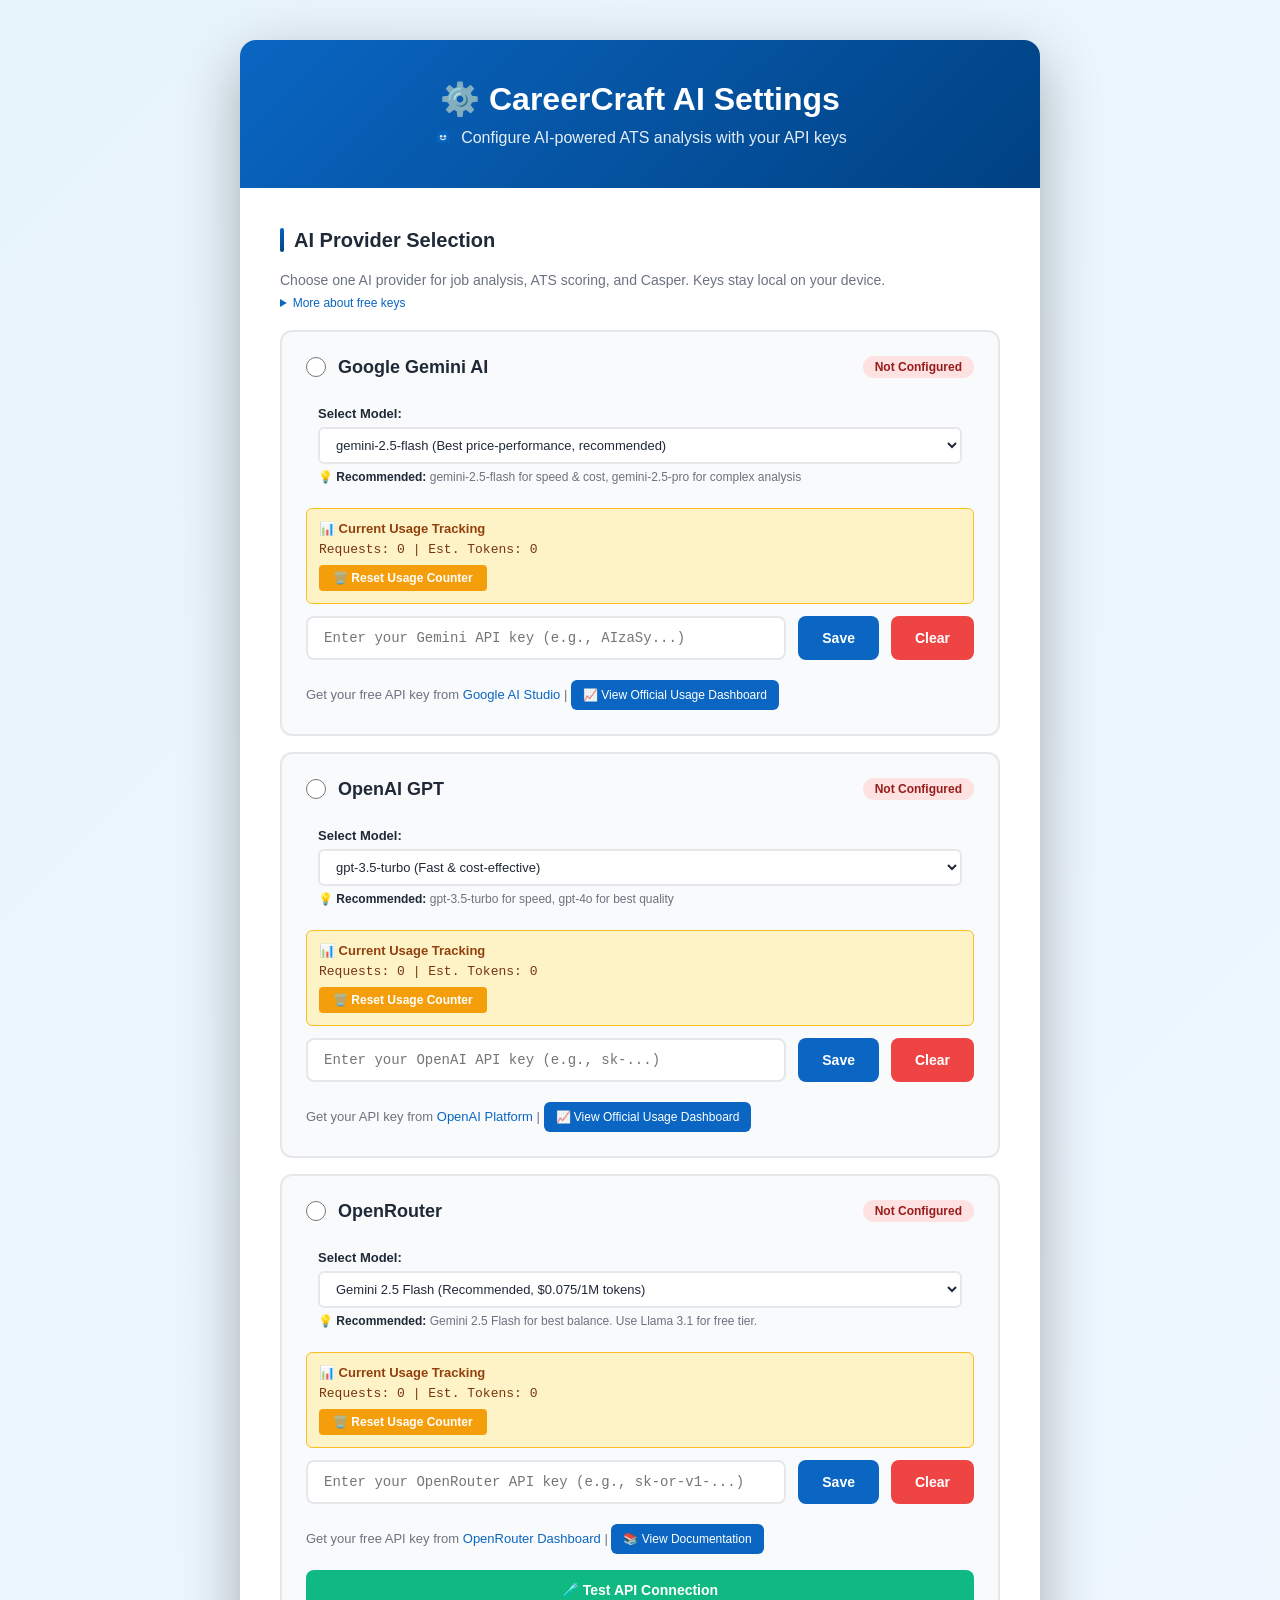
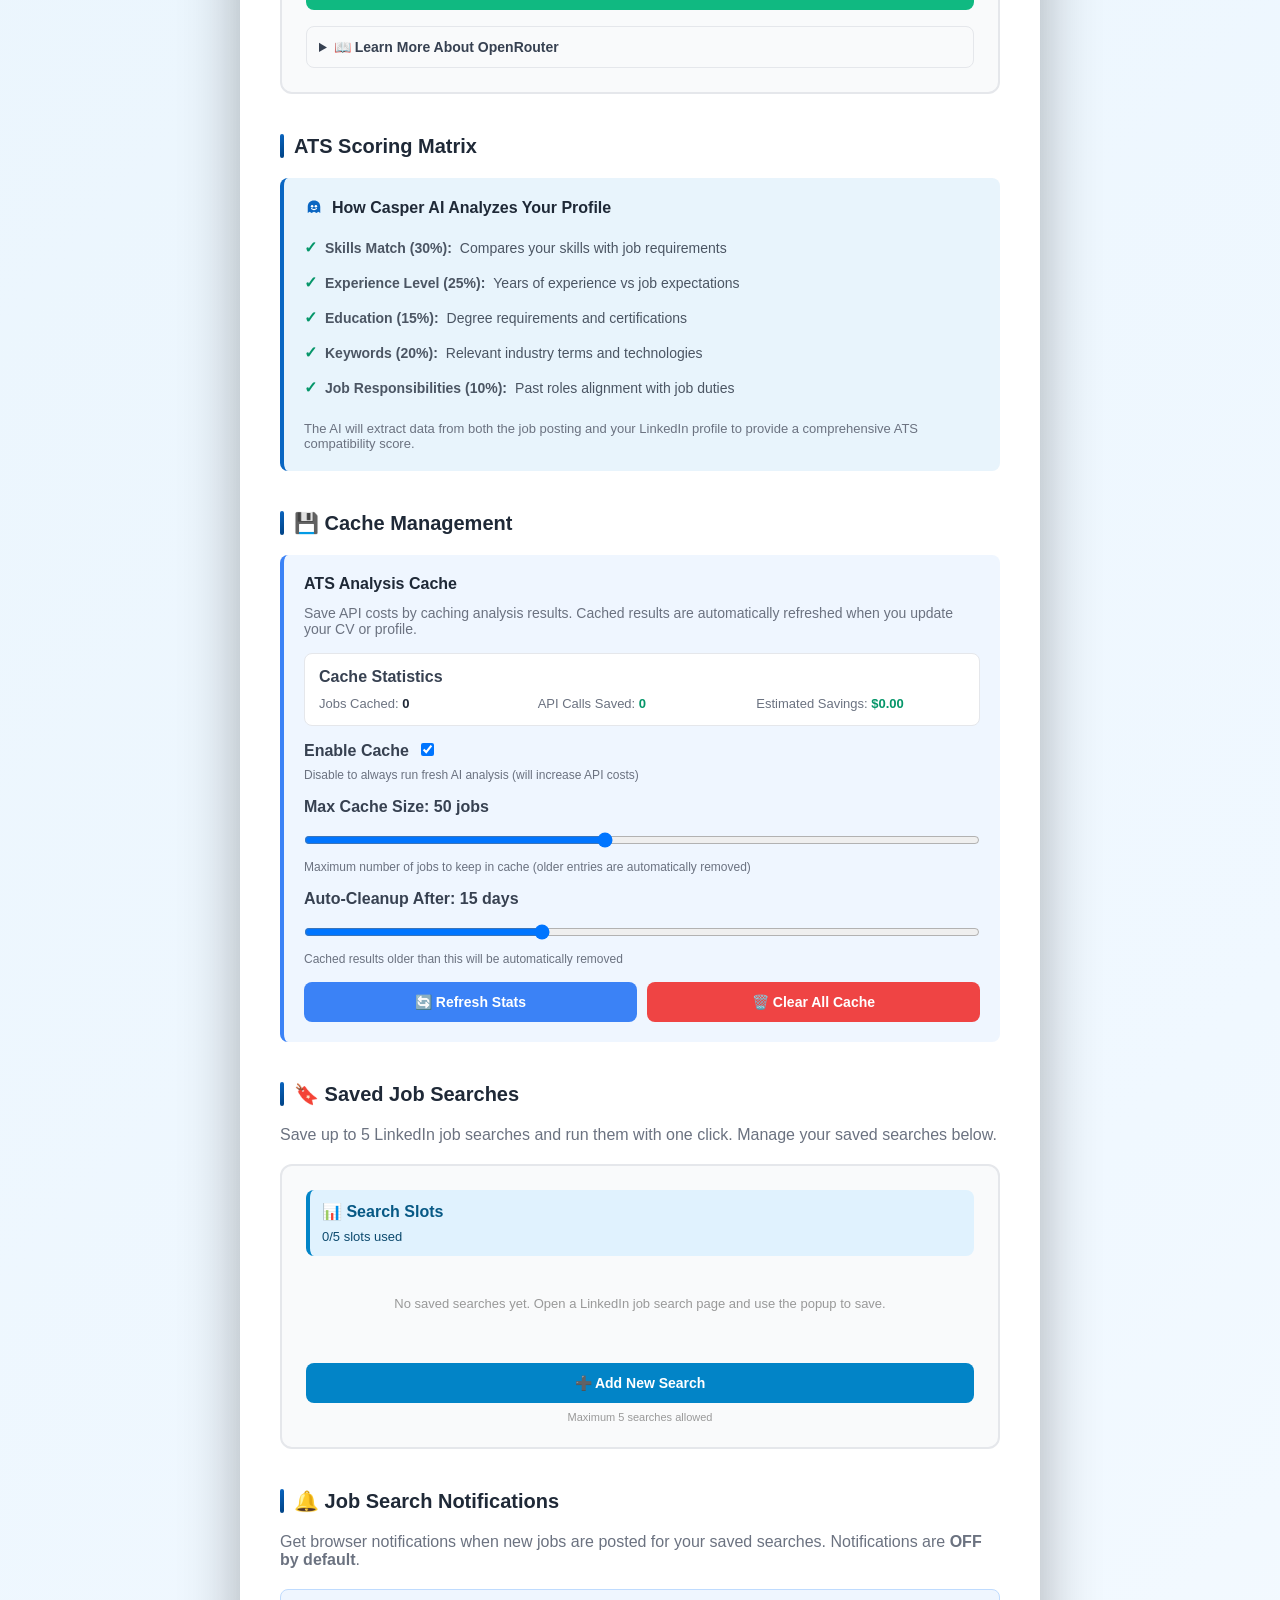
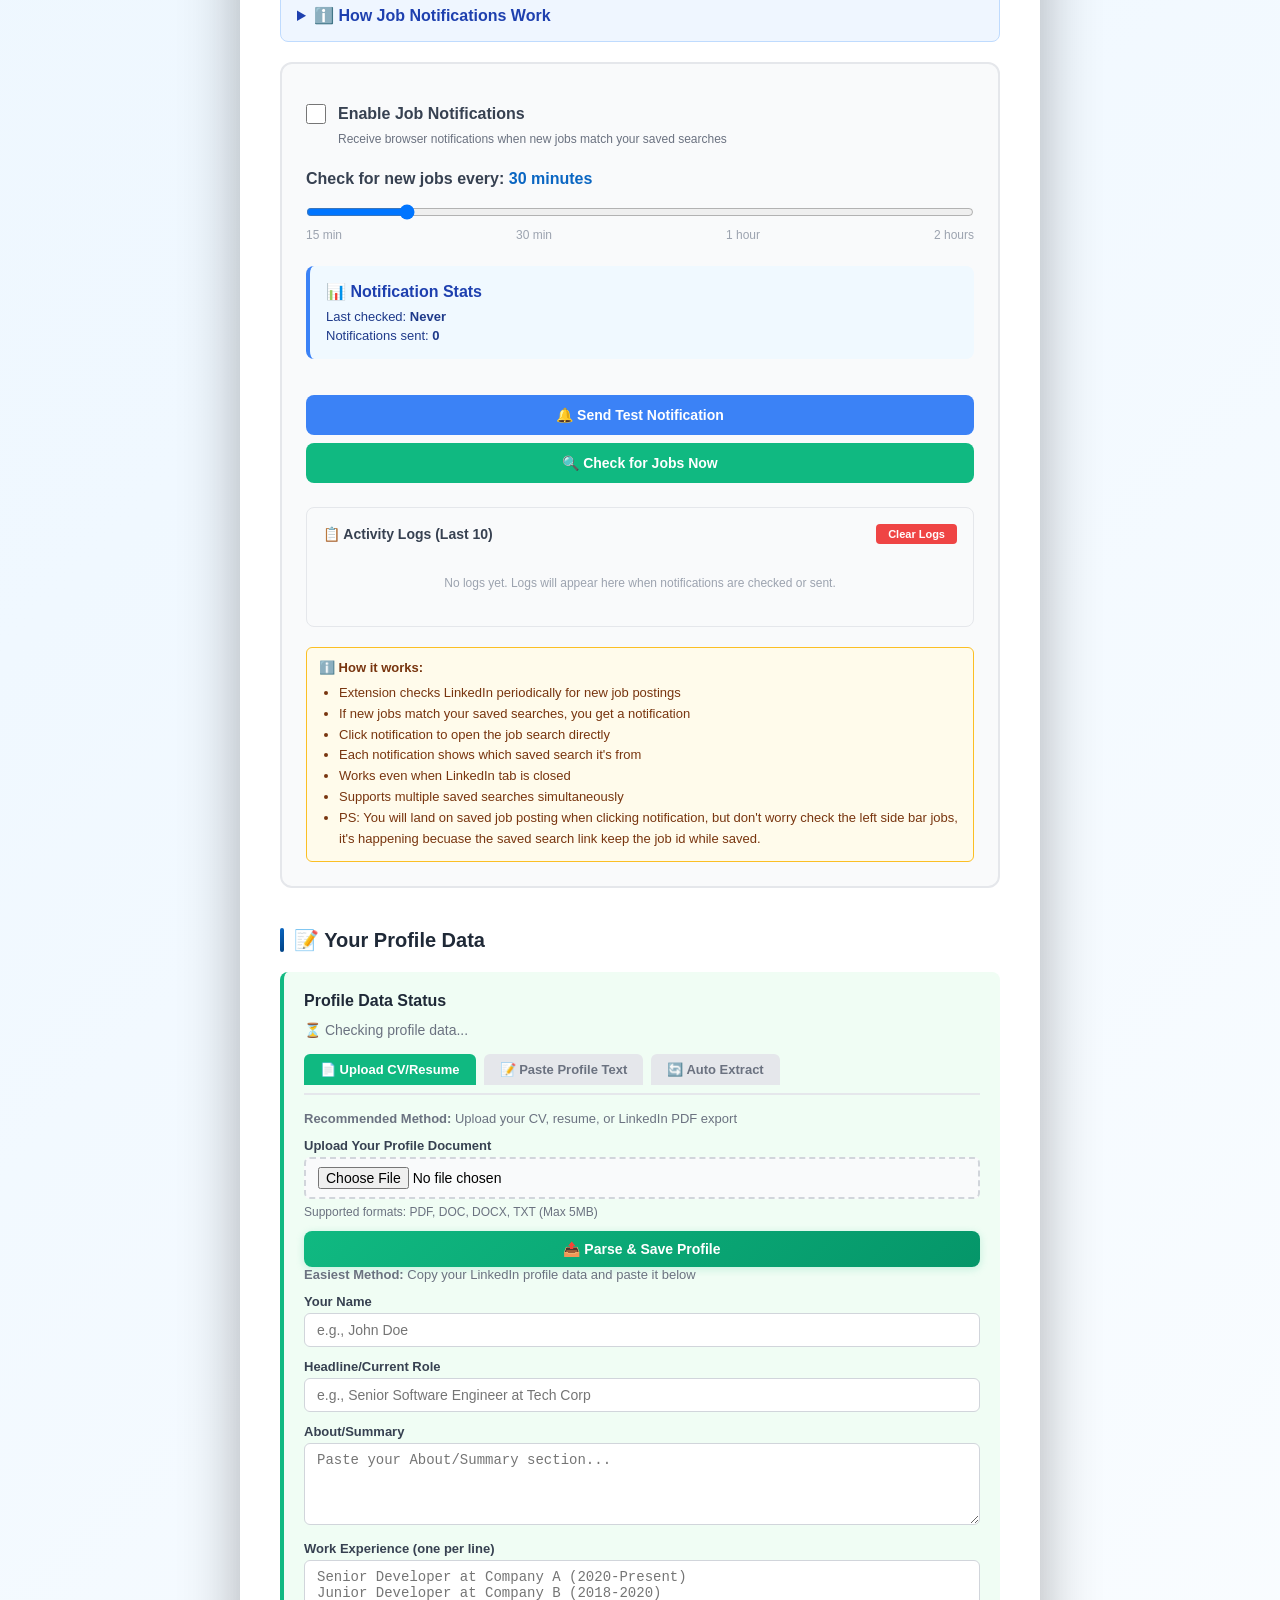
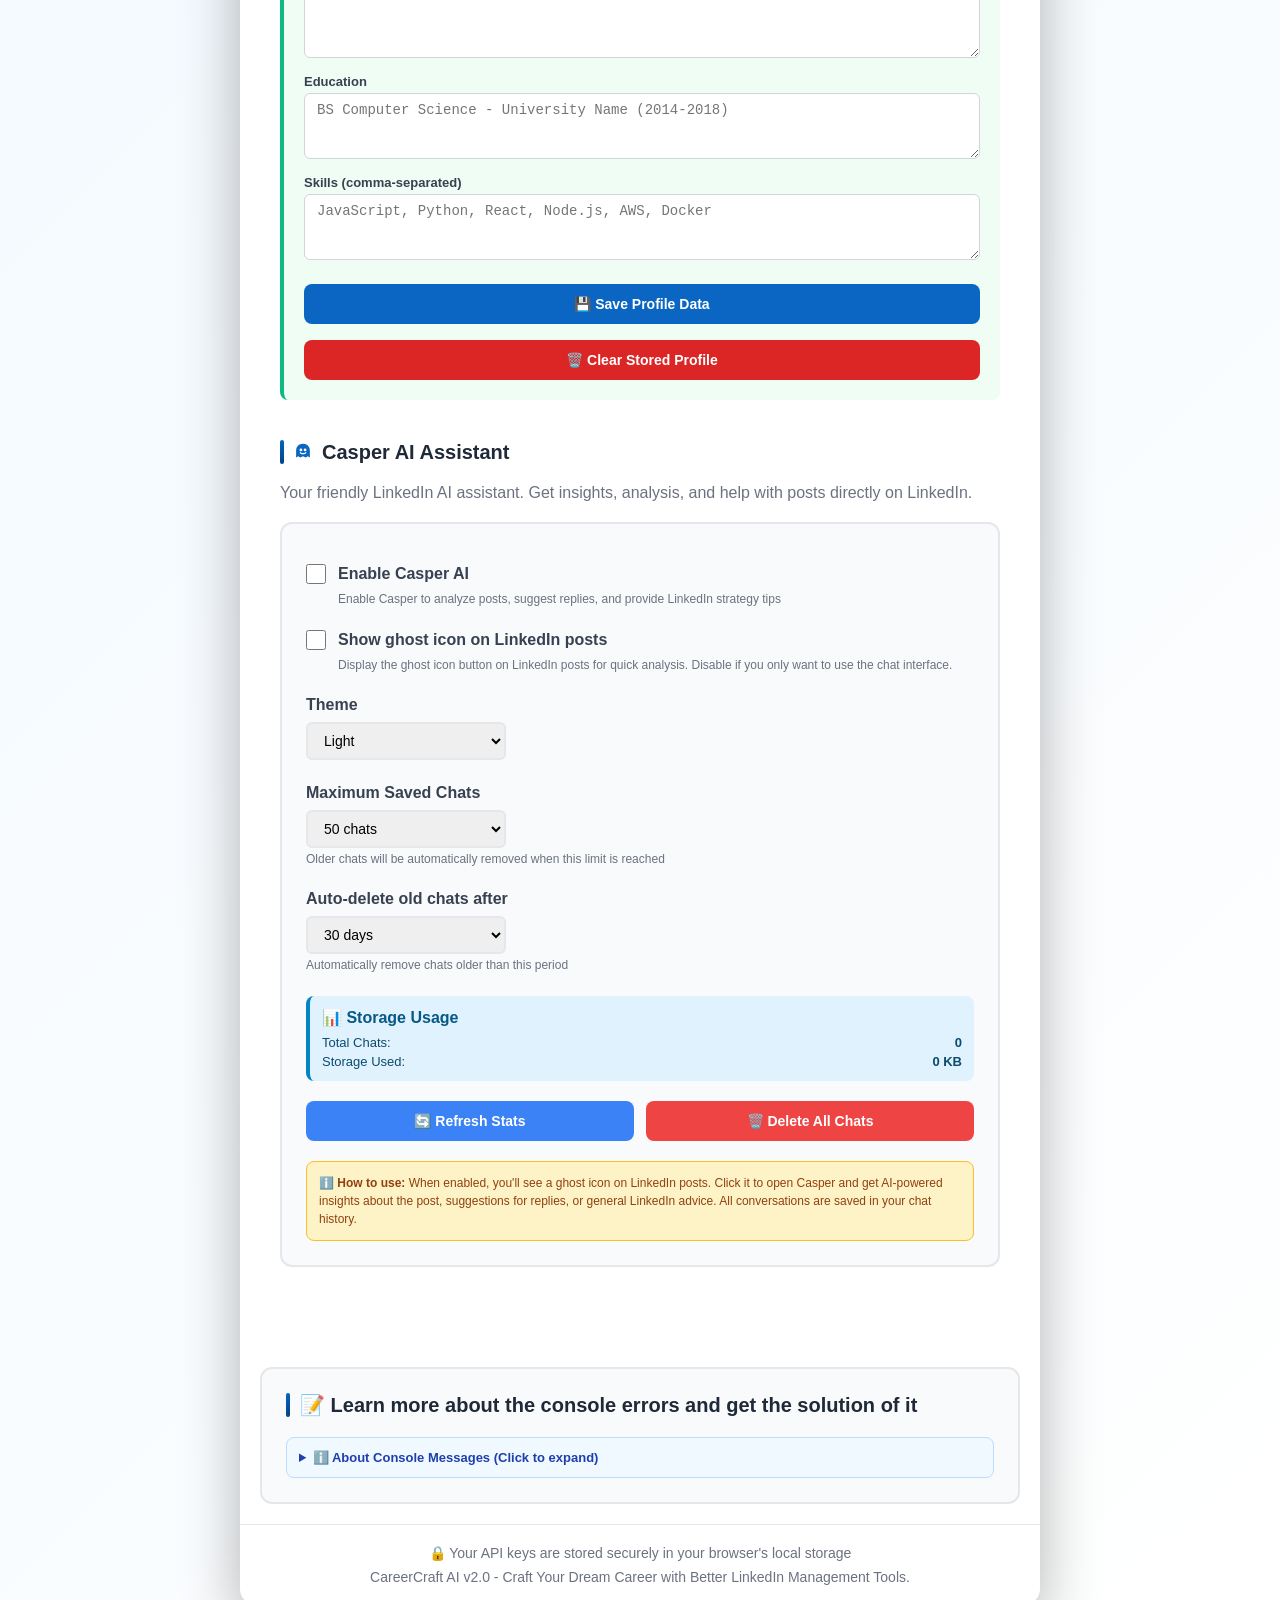
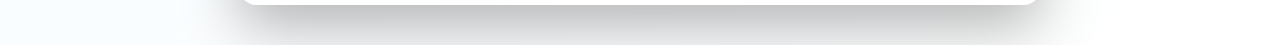
==== commit a357d1f3: "feat(ux): Phase 2A options tabs, compact popup, welcome page Add design tokens and a non-destructive" ====
--- a/options.html
+++ b/options.html
@@ -4,6 +4,8 @@
     <meta charset="UTF-8" />
     <meta name="viewport" content="width=device-width, initial-scale=1.0" />
     <title>CareerCraft AI - Settings</title>
+    <link rel="stylesheet" href="styles/design-system.css" />
+    <link rel="stylesheet" href="styles/options-shell.css" />
     <style>
       * {
         margin: 0;
@@ -621,11 +623,21 @@
       <div class="content">
         <div class="section">
           <h2 class="section-title">AI Provider Selection</h2>
-          <p style="color: #6b7280; margin-bottom: 20px">
-            Choose one AI provider for job analysis, ATS scoring and for the
-            Casper AI Chatbot. Your API key is stored locally and never shared.
-            For free API try OpenRouter API Key and select Llama.
-          </p>
+          <div style="color: #6b7280; margin-bottom: 20px; font-size: 14px">
+            <p style="margin-bottom: 8px">
+              Choose one AI provider for job analysis, ATS scoring, and Casper.
+              Keys stay local on your device.
+            </p>
+            <details>
+              <summary style="cursor: pointer; font-size: 12px; color: #0a66c2">
+                More about free keys
+              </summary>
+              <p style="margin-top: 8px; font-size: 12px; color: #6b7280">
+                For a free option, try OpenRouter and select a Llama model. Never
+                share API keys publicly.
+              </p>
+            </details>
+          </div>
 
           <!-- Google Gemini -->
           <div class="api-option" data-provider="gemini">
@@ -2619,6 +2631,7 @@
     <script src="lib/pdf.min.js"></script>
     <script src="lib/saved-search-utils.js"></script>
     <script src="casper/casper-avatar.js"></script>
+    <script src="styles/options-shell.js"></script>
     <script src="options.js"></script>
   </body>
 </html>
--- a/styles/design-system.css
+++ b/styles/design-system.css
@@ -0,0 +1,95 @@
+/**
+ * CareerCraft / Casper design tokens
+ * Calm LinkedIn-adjacent neutrals + primary blue
+ */
+:root {
+  --cc-bg: #f3f6f8;
+  --cc-surface: #ffffff;
+  --cc-surface-muted: #f9fafb;
+  --cc-border: #e5e7eb;
+  --cc-border-strong: #d1d5db;
+  --cc-text: #191919;
+  --cc-text-secondary: #666666;
+  --cc-text-muted: #8b8b8b;
+  --cc-primary: #0a66c2;
+  --cc-primary-dark: #004182;
+  --cc-primary-soft: #e8f4fc;
+  --cc-success: #057642;
+  --cc-success-soft: #d1fae5;
+  --cc-danger: #cc1016;
+  --cc-danger-soft: #fee2e2;
+  --cc-warning: #b45309;
+  --cc-radius: 10px;
+  --cc-radius-sm: 8px;
+  --cc-shadow: 0 1px 3px rgba(0, 0, 0, 0.08);
+  --cc-shadow-lg: 0 8px 24px rgba(0, 0, 0, 0.08);
+  --cc-font: "Segoe UI", system-ui, -apple-system, BlinkMacSystemFont, sans-serif;
+  --cc-nav-width: 220px;
+}
+
+* {
+  box-sizing: border-box;
+}
+
+body.cc-app {
+  margin: 0;
+  font-family: var(--cc-font);
+  color: var(--cc-text);
+  background: var(--cc-bg);
+  min-height: 100vh;
+}
+
+.cc-btn {
+  display: inline-flex;
+  align-items: center;
+  justify-content: center;
+  gap: 6px;
+  border: none;
+  border-radius: var(--cc-radius-sm);
+  padding: 10px 14px;
+  font-size: 13px;
+  font-weight: 600;
+  cursor: pointer;
+  background: var(--cc-primary);
+  color: #fff;
+}
+
+.cc-btn:hover {
+  background: var(--cc-primary-dark);
+}
+
+.cc-btn-secondary {
+  background: var(--cc-surface);
+  color: var(--cc-text);
+  border: 1px solid var(--cc-border-strong);
+}
+
+.cc-btn-secondary:hover {
+  background: var(--cc-surface-muted);
+}
+
+.cc-card {
+  background: var(--cc-surface);
+  border: 1px solid var(--cc-border);
+  border-radius: var(--cc-radius);
+  box-shadow: var(--cc-shadow);
+  padding: 16px;
+}
+
+.cc-muted {
+  color: var(--cc-text-secondary);
+  font-size: 13px;
+  line-height: 1.45;
+}
+
+.cc-metric {
+  font-size: 22px;
+  font-weight: 700;
+  color: var(--cc-text);
+}
+
+.cc-metric-label {
+  font-size: 12px;
+  color: var(--cc-text-muted);
+  margin-top: 4px;
+}
--- a/styles/options-shell.css
+++ b/styles/options-shell.css
@@ -0,0 +1,183 @@
+/* Options page app shell — tabs without rewriting feature markup */
+
+body.cc-app {
+  padding: 0;
+}
+
+.cc-options-shell {
+  display: grid;
+  grid-template-columns: var(--cc-nav-width) 1fr;
+  min-height: 100vh;
+  max-width: 1200px;
+  margin: 0 auto;
+  background: var(--cc-surface);
+  box-shadow: var(--cc-shadow-lg);
+}
+
+.cc-options-nav {
+  background: #0b1f33;
+  color: #fff;
+  padding: 24px 14px;
+  display: flex;
+  flex-direction: column;
+  gap: 6px;
+}
+
+.cc-brand {
+  padding: 4px 10px 20px;
+  border-bottom: 1px solid rgba(255, 255, 255, 0.1);
+  margin-bottom: 12px;
+}
+
+.cc-brand h1 {
+  font-size: 16px;
+  font-weight: 700;
+  margin: 0 0 4px;
+  line-height: 1.3;
+}
+
+.cc-brand p {
+  margin: 0;
+  font-size: 11px;
+  opacity: 0.7;
+  line-height: 1.35;
+}
+
+.cc-nav-btn {
+  appearance: none;
+  border: none;
+  background: transparent;
+  color: rgba(255, 255, 255, 0.78);
+  text-align: left;
+  padding: 10px 12px;
+  border-radius: 8px;
+  font-size: 13px;
+  font-weight: 600;
+  cursor: pointer;
+}
+
+.cc-nav-btn:hover {
+  background: rgba(255, 255, 255, 0.08);
+  color: #fff;
+}
+
+.cc-nav-btn.active {
+  background: var(--cc-primary);
+  color: #fff;
+}
+
+.cc-options-main {
+  background: var(--cc-bg);
+  min-width: 0;
+}
+
+.cc-options-header {
+  background: linear-gradient(135deg, var(--cc-primary) 0%, var(--cc-primary-dark) 100%);
+  color: #fff;
+  padding: 22px 28px;
+}
+
+.cc-options-header h2 {
+  margin: 0 0 4px;
+  font-size: 20px;
+}
+
+.cc-options-header p {
+  margin: 0;
+  opacity: 0.9;
+  font-size: 13px;
+}
+
+.cc-options-content {
+  padding: 20px 24px 40px;
+}
+
+.cc-panel {
+  display: none;
+}
+
+.cc-panel.active {
+  display: block;
+}
+
+.cc-dashboard-grid {
+  display: grid;
+  grid-template-columns: repeat(auto-fill, minmax(160px, 1fr));
+  gap: 12px;
+  margin-bottom: 16px;
+}
+
+.cc-dashboard-actions {
+  display: flex;
+  flex-wrap: wrap;
+  gap: 8px;
+  margin-top: 8px;
+}
+
+.cc-placeholder {
+  padding: 24px;
+  border: 1px dashed var(--cc-border-strong);
+  border-radius: var(--cc-radius);
+  background: var(--cc-surface);
+  color: var(--cc-text-secondary);
+  font-size: 14px;
+  line-height: 1.5;
+}
+
+/* Soften legacy container when inside shell */
+.cc-options-main .container {
+  max-width: none;
+  margin: 0;
+  box-shadow: none;
+  border-radius: 0;
+  background: transparent;
+}
+
+.cc-options-main .header {
+  display: none;
+}
+
+.cc-options-main .content {
+  padding: 0;
+}
+
+.cc-options-main .footer {
+  margin-top: 24px;
+  padding: 16px 0 0;
+  border-top: 1px solid var(--cc-border);
+  text-align: left;
+  font-size: 12px;
+}
+
+.cc-options-main .section {
+  margin-bottom: 24px;
+  background: var(--cc-surface);
+  border: 1px solid var(--cc-border);
+  border-radius: var(--cc-radius);
+  padding: 20px;
+  box-shadow: var(--cc-shadow);
+}
+
+.cc-options-main .section-title {
+  font-size: 16px;
+}
+
+@media (max-width: 860px) {
+  .cc-options-shell {
+    grid-template-columns: 1fr;
+  }
+
+  .cc-options-nav {
+    flex-direction: row;
+    flex-wrap: wrap;
+    gap: 4px;
+    padding: 12px;
+  }
+
+  .cc-brand {
+    width: 100%;
+    border-bottom: none;
+    margin-bottom: 4px;
+    padding-bottom: 8px;
+  }
+}
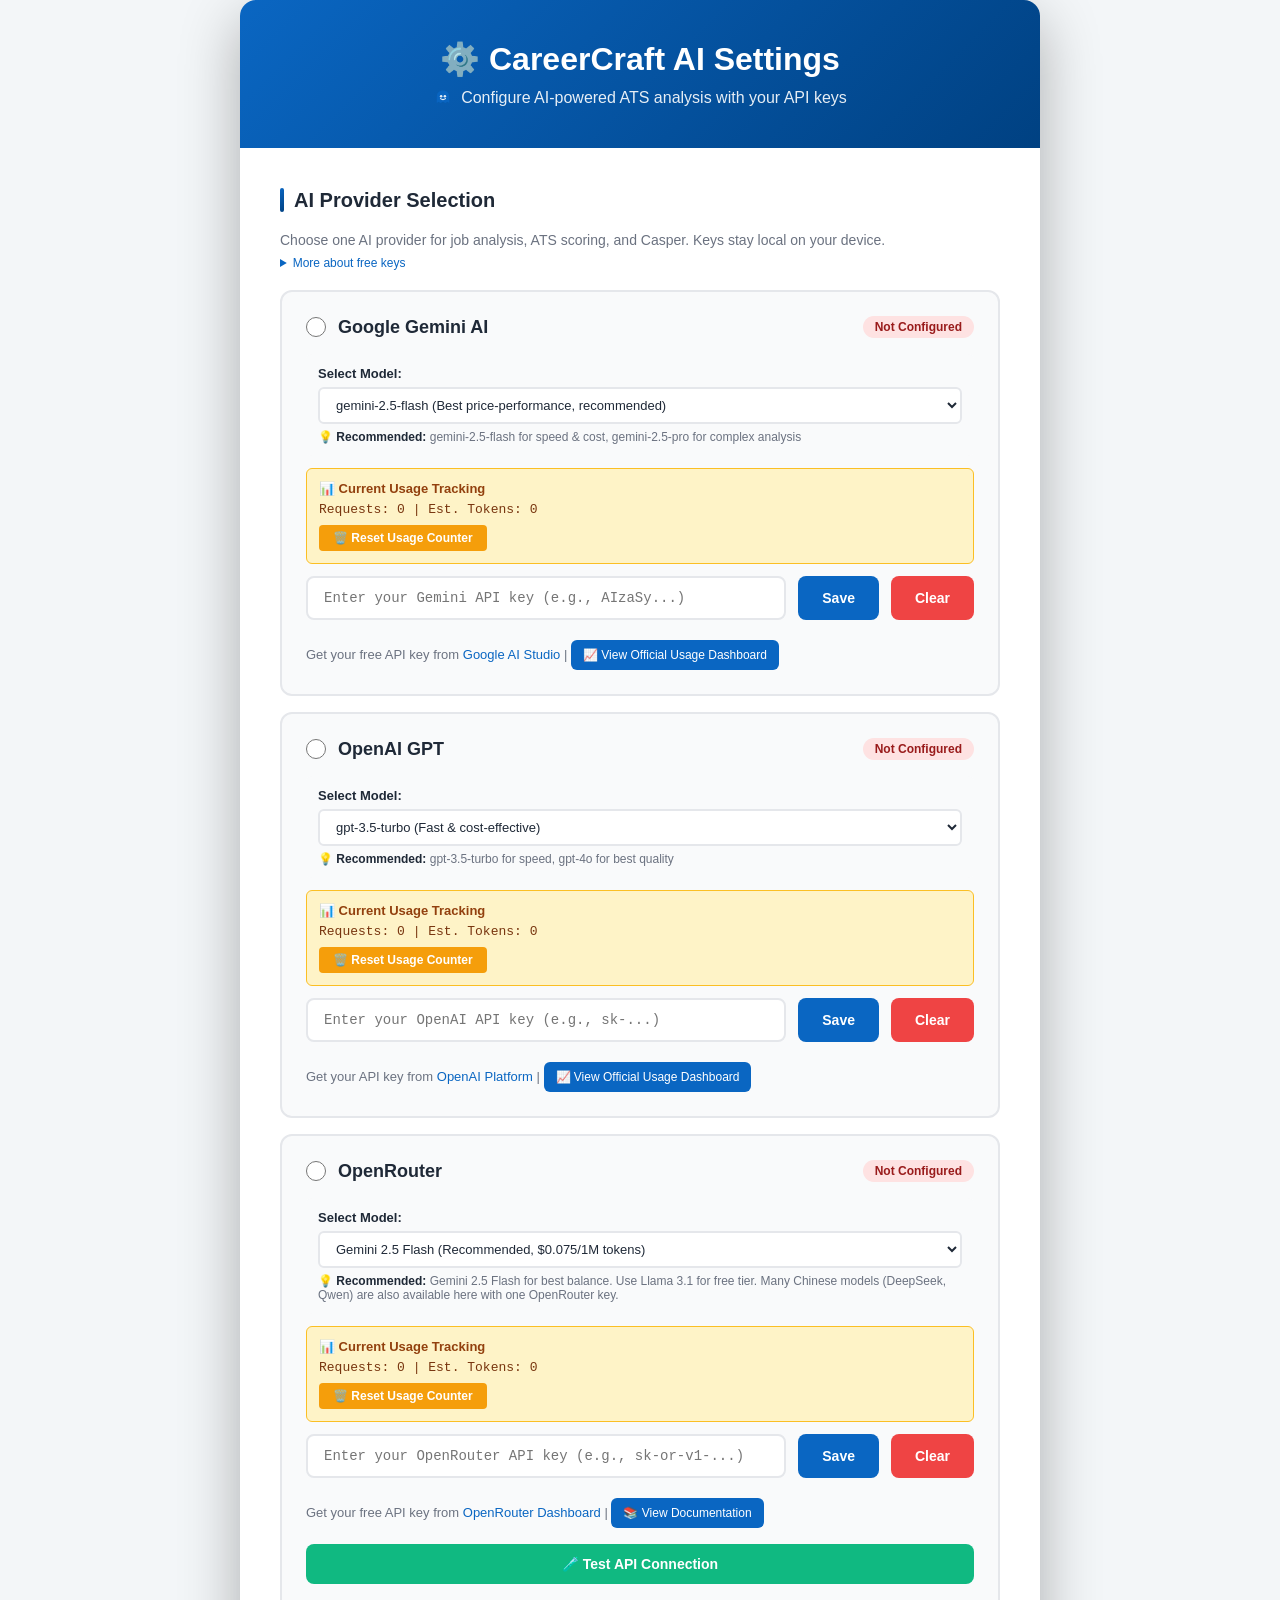
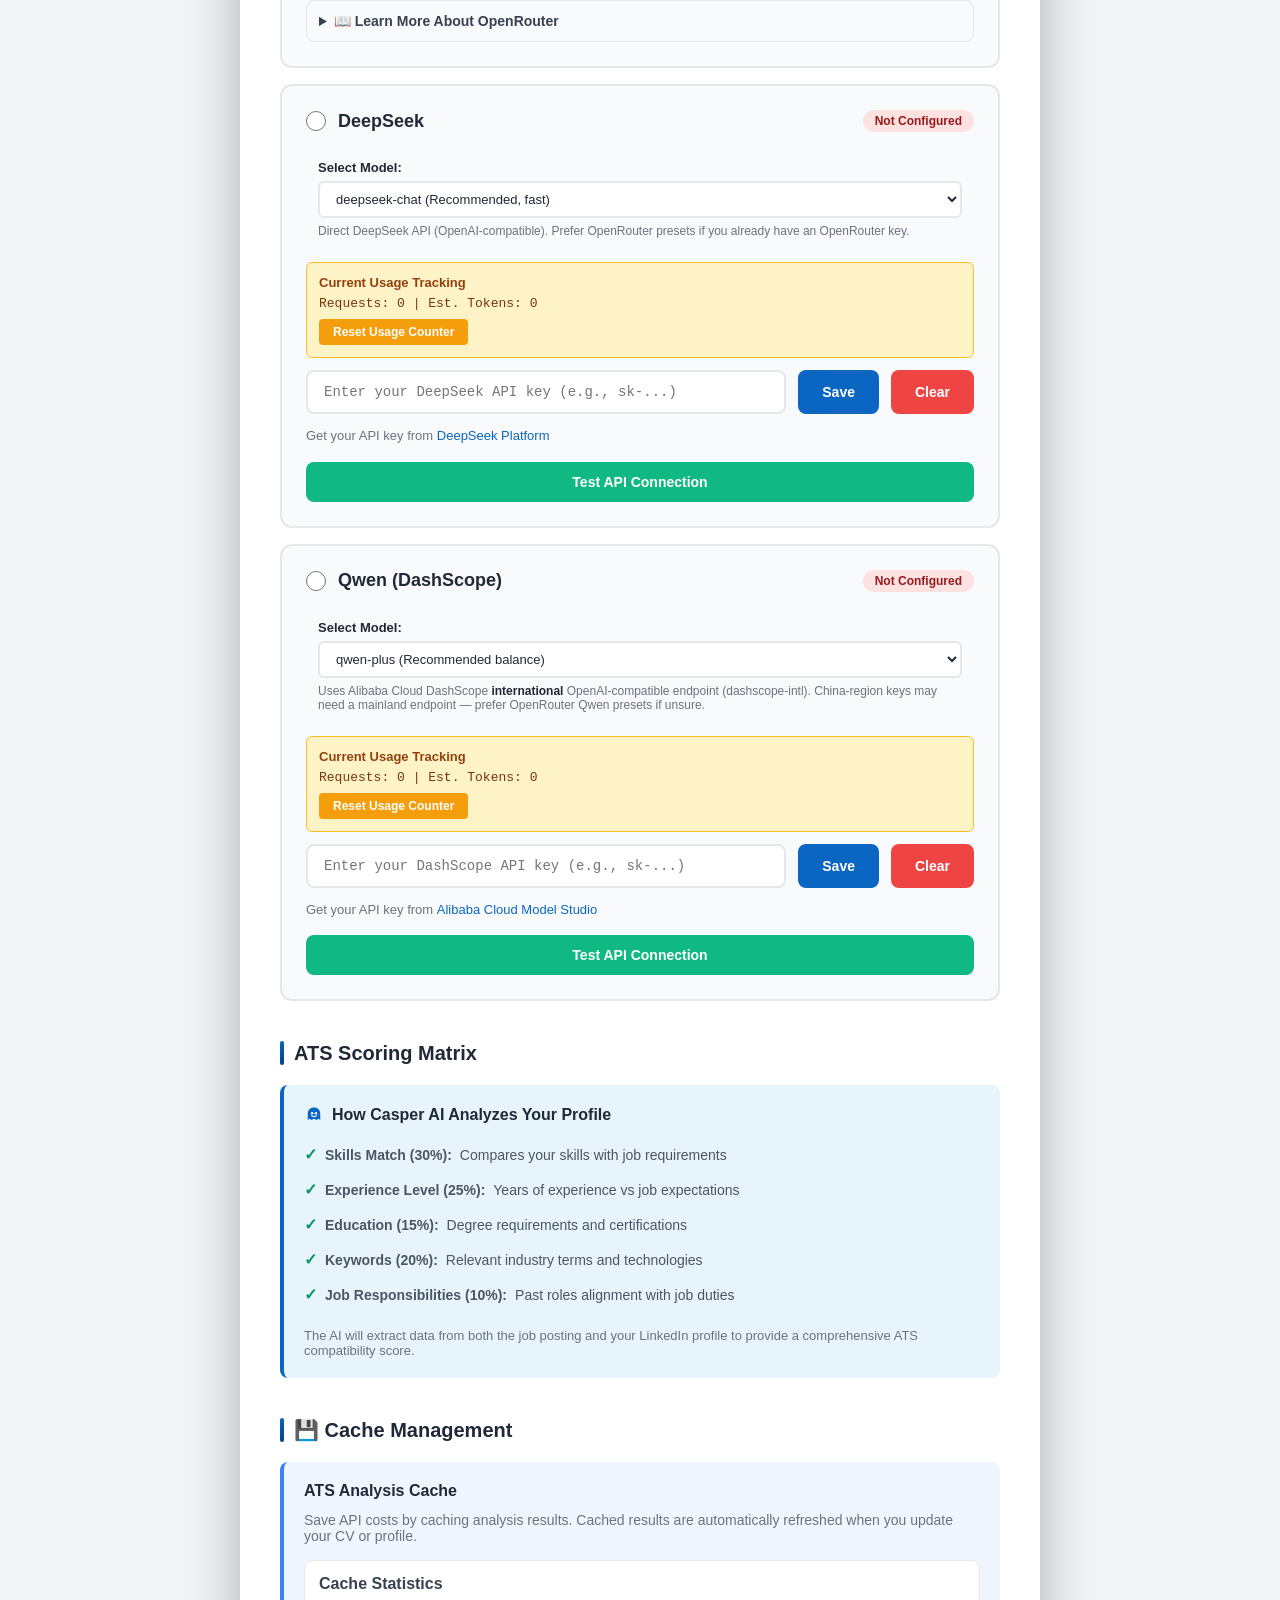
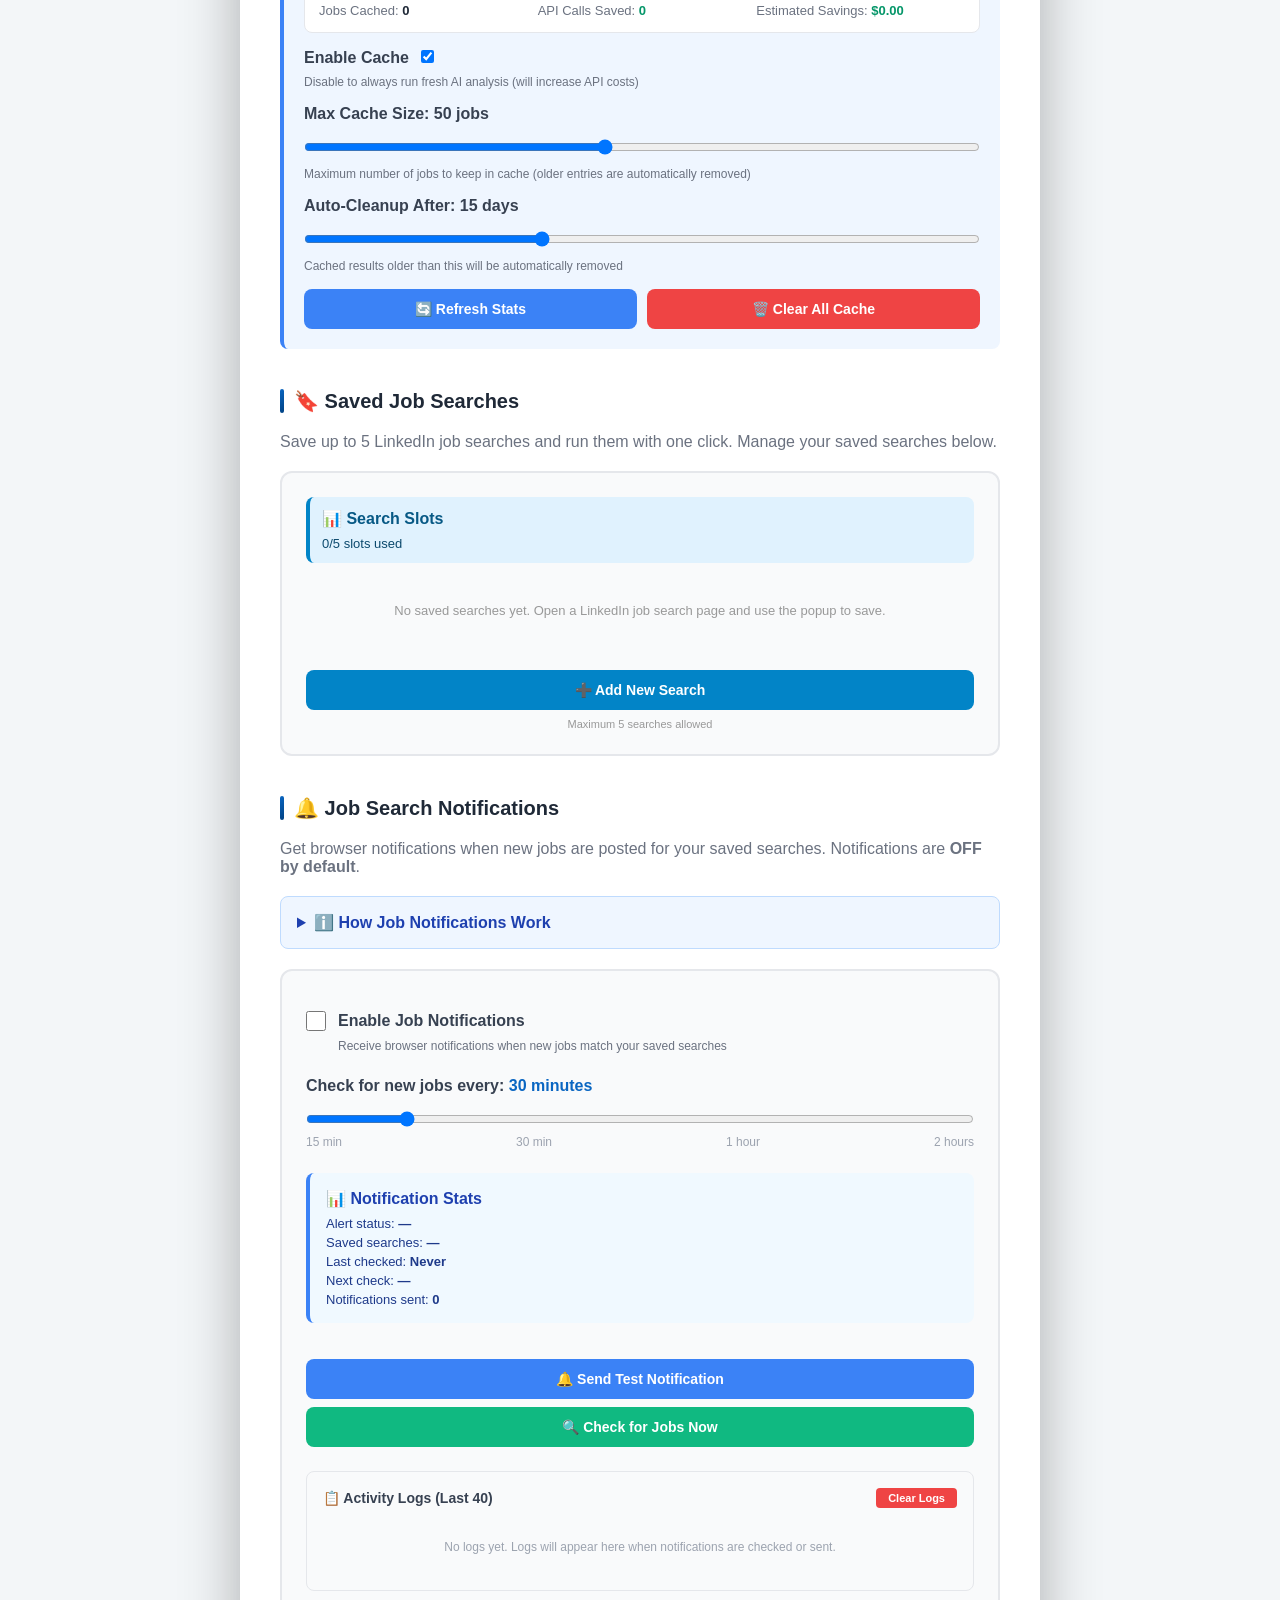
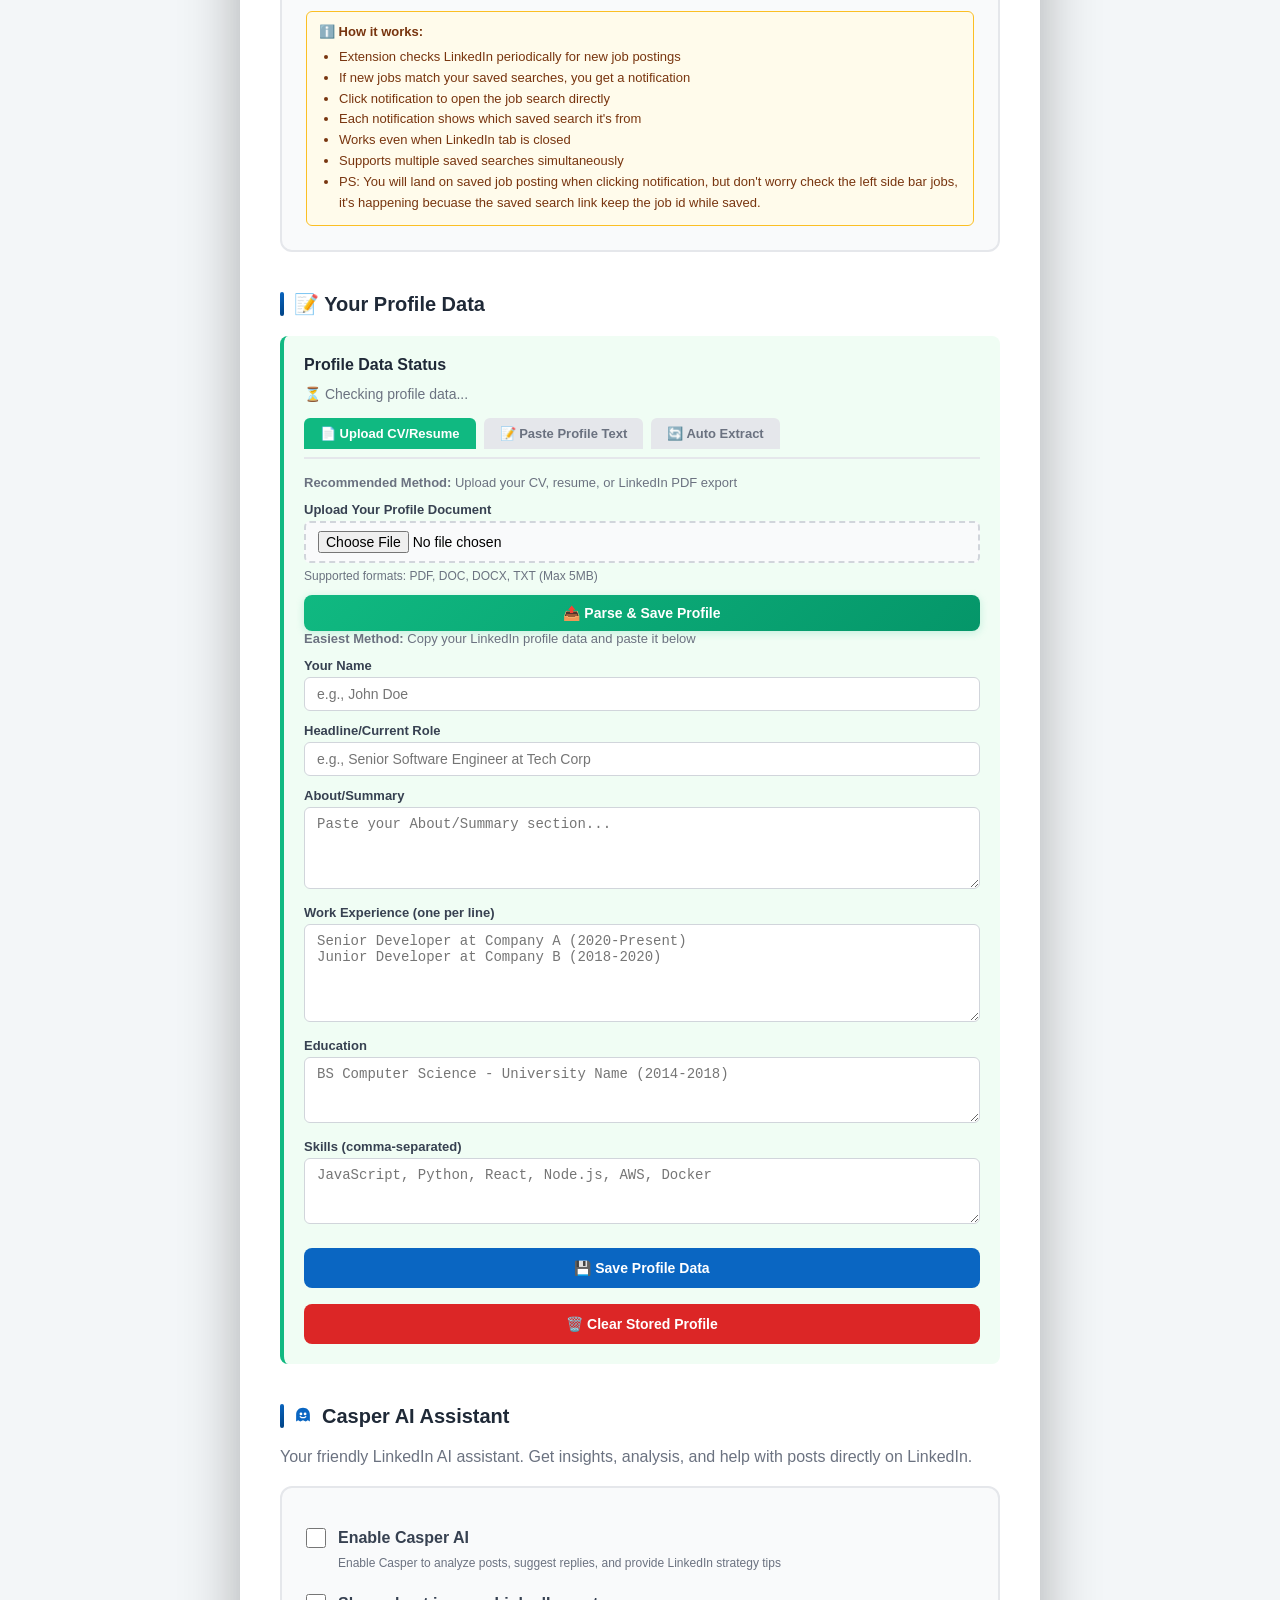
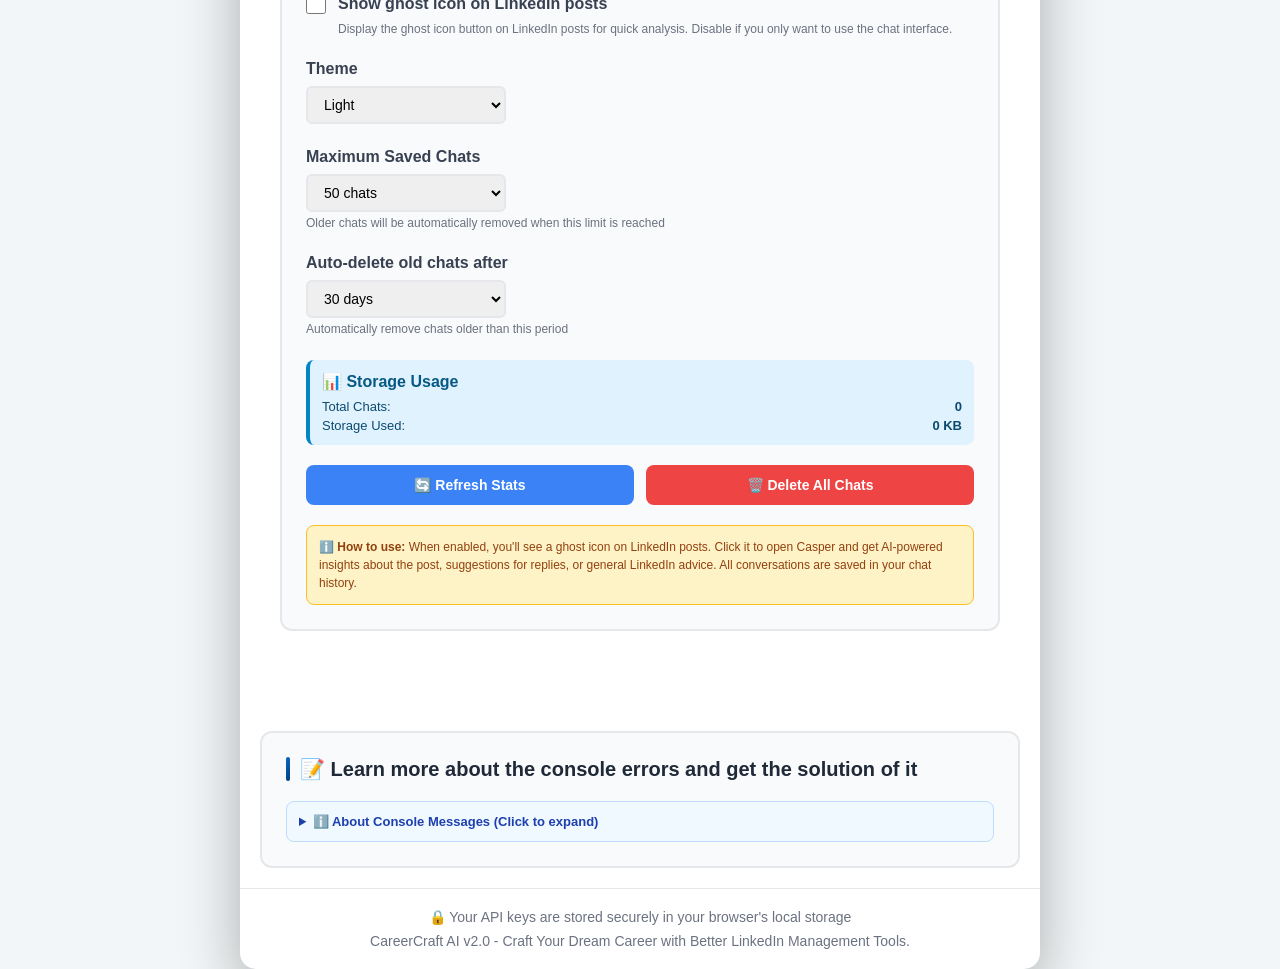
==== commit 64b4c948: "feat(tracker): ship Job Tracker v2.4 with AI providers and pipeline dashboard Add local job tracking" ====
--- a/options.html
+++ b/options.html
@@ -16,14 +16,15 @@
       body {
         font-family: -apple-system, BlinkMacSystemFont, "Segoe UI", Roboto,
           Oxygen, Ubuntu, sans-serif;
-        background: linear-gradient(
-          135deg,
-          #e8f4fc 0%,
-          #f0f8ff 50%,
-          #ffffff 100%
-        );
+        background: #f3f6f8;
         min-height: 100vh;
-        padding: 40px 20px;
+        padding: 0;
+        margin: 0;
+      }
+
+      body.cc-app {
+        padding: 0 !important;
+        margin: 0 !important;
       }
 
       .container {
@@ -878,6 +879,15 @@
                 <option value="meta-llama/llama-3.1-8b-instruct">
                   Llama 3.1 8B (FREE - No cost)
                 </option>
+                <option value="deepseek/deepseek-chat">
+                  DeepSeek Chat (via OpenRouter)
+                </option>
+                <option value="deepseek/deepseek-r1">
+                  DeepSeek R1 (via OpenRouter)
+                </option>
+                <option value="qwen/qwen-2.5-72b-instruct">
+                  Qwen 2.5 72B Instruct (via OpenRouter)
+                </option>
                 <option value="openai/gpt-4o-mini">
                   GPT-4o Mini ($0.15/1M tokens)
                 </option>
@@ -890,7 +900,8 @@
               </select>
               <p style="margin-top: 6px; font-size: 12px; color: #6b7280">
                 💡 <strong>Recommended:</strong> Gemini 2.5 Flash for best
-                balance. Use Llama 3.1 for free tier.
+                balance. Use Llama 3.1 for free tier. Many Chinese models
+                (DeepSeek, Qwen) are also available here with one OpenRouter key.
               </p>
             </div>
 
@@ -1166,6 +1177,207 @@
               </div>
             </details>
           </div>
+
+          <!-- DeepSeek -->
+          <div class="api-option" data-provider="deepseek">
+            <div class="api-header">
+              <input
+                type="radio"
+                name="ai-provider"
+                value="deepseek"
+                class="api-radio"
+                id="radio-deepseek"
+              />
+              <label for="radio-deepseek" class="api-name">DeepSeek</label>
+              <span class="api-status not-configured" id="status-deepseek"
+                >Not Configured</span
+              >
+            </div>
+
+            <div class="api-model-info">
+              <label
+                for="deepseek-model-select"
+                style="display: block; margin-bottom: 6px"
+              >
+                <strong>Select Model:</strong>
+              </label>
+              <select
+                id="deepseek-model-select"
+                class="model-select"
+                data-provider="deepseek"
+              >
+                <option value="deepseek-chat">
+                  deepseek-chat (Recommended, fast)
+                </option>
+                <option value="deepseek-reasoner">
+                  deepseek-reasoner (Stronger reasoning)
+                </option>
+              </select>
+              <p style="margin-top: 6px; font-size: 12px; color: #6b7280">
+                Direct DeepSeek API (OpenAI-compatible). Prefer OpenRouter
+                presets if you already have an OpenRouter key.
+              </p>
+            </div>
+
+            <div class="api-usage-stats" id="usage-deepseek">
+              <div class="usage-label">Current Usage Tracking</div>
+              <div class="usage-value">
+                Requests: <span id="usage-deepseek-requests">0</span> | Est.
+                Tokens: <span id="usage-deepseek-tokens">0</span>
+              </div>
+              <button
+                class="clear-usage-btn"
+                data-provider="deepseek"
+                data-action="clear-usage"
+              >
+                Reset Usage Counter
+              </button>
+            </div>
+
+            <div class="api-input-group">
+              <input
+                type="password"
+                class="api-input"
+                id="input-deepseek"
+                placeholder="Enter your DeepSeek API key (e.g., sk-...)"
+                autocomplete="off"
+              />
+              <button
+                class="btn btn-save"
+                data-provider="deepseek"
+                data-action="save"
+              >
+                Save
+              </button>
+              <button
+                class="btn btn-clear"
+                data-provider="deepseek"
+                data-action="clear"
+              >
+                Clear
+              </button>
+            </div>
+            <div class="api-help">
+              Get your API key from
+              <a href="https://platform.deepseek.com/api_keys" target="_blank"
+                >DeepSeek Platform</a
+              >
+            </div>
+            <div style="margin-top: 16px">
+              <button
+                id="testDeepSeekBtn"
+                class="btn"
+                style="width: 100%; background: #10b981"
+                data-provider="deepseek"
+                data-action="test-compat"
+              >
+                Test API Connection
+              </button>
+            </div>
+          </div>
+
+          <!-- Qwen (DashScope) -->
+          <div class="api-option" data-provider="qwen">
+            <div class="api-header">
+              <input
+                type="radio"
+                name="ai-provider"
+                value="qwen"
+                class="api-radio"
+                id="radio-qwen"
+              />
+              <label for="radio-qwen" class="api-name"
+                >Qwen (DashScope)</label
+              >
+              <span class="api-status not-configured" id="status-qwen"
+                >Not Configured</span
+              >
+            </div>
+
+            <div class="api-model-info">
+              <label
+                for="qwen-model-select"
+                style="display: block; margin-bottom: 6px"
+              >
+                <strong>Select Model:</strong>
+              </label>
+              <select
+                id="qwen-model-select"
+                class="model-select"
+                data-provider="qwen"
+              >
+                <option value="qwen-plus">
+                  qwen-plus (Recommended balance)
+                </option>
+                <option value="qwen-turbo">qwen-turbo (Faster, cheaper)</option>
+                <option value="qwen-max">qwen-max (Highest quality)</option>
+              </select>
+              <p style="margin-top: 6px; font-size: 12px; color: #6b7280">
+                Uses Alibaba Cloud DashScope
+                <strong>international</strong> OpenAI-compatible endpoint
+                (dashscope-intl). China-region keys may need a mainland
+                endpoint — prefer OpenRouter Qwen presets if unsure.
+              </p>
+            </div>
+
+            <div class="api-usage-stats" id="usage-qwen">
+              <div class="usage-label">Current Usage Tracking</div>
+              <div class="usage-value">
+                Requests: <span id="usage-qwen-requests">0</span> | Est. Tokens:
+                <span id="usage-qwen-tokens">0</span>
+              </div>
+              <button
+                class="clear-usage-btn"
+                data-provider="qwen"
+                data-action="clear-usage"
+              >
+                Reset Usage Counter
+              </button>
+            </div>
+
+            <div class="api-input-group">
+              <input
+                type="password"
+                class="api-input"
+                id="input-qwen"
+                placeholder="Enter your DashScope API key (e.g., sk-...)"
+                autocomplete="off"
+              />
+              <button
+                class="btn btn-save"
+                data-provider="qwen"
+                data-action="save"
+              >
+                Save
+              </button>
+              <button
+                class="btn btn-clear"
+                data-provider="qwen"
+                data-action="clear"
+              >
+                Clear
+              </button>
+            </div>
+            <div class="api-help">
+              Get your API key from
+              <a
+                href="https://www.alibabacloud.com/help/en/model-studio/get-api-key"
+                target="_blank"
+                >Alibaba Cloud Model Studio</a
+              >
+            </div>
+            <div style="margin-top: 16px">
+              <button
+                id="testQwenBtn"
+                class="btn"
+                style="width: 100%; background: #10b981"
+                data-provider="qwen"
+                data-action="test-compat"
+              >
+                Test API Connection
+              </button>
+            </div>
+          </div>
         </div>
 
         <div class="section">
@@ -1780,8 +1992,22 @@
               </div>
               <div style="color: #1e3a8a; font-size: 13px">
                 <div>
+                  Alert status:
+                  <span id="alertHealthStatus" style="font-weight: 600">—</span>
+                </div>
+                <div style="margin-top: 4px">
+                  Saved searches:
+                  <span id="alertSavedSearchCount" style="font-weight: 600"
+                    >—</span
+                  >
+                </div>
+                <div style="margin-top: 4px">
                   Last checked:
                   <span id="lastChecked" style="font-weight: 600">Never</span>
+                </div>
+                <div style="margin-top: 4px">
+                  Next check:
+                  <span id="nextCheckAt" style="font-weight: 600">—</span>
                 </div>
                 <div style="margin-top: 4px">
                   Notifications sent:
@@ -1827,7 +2053,7 @@
                 "
               >
                 <div style="font-weight: 600; color: #374151; font-size: 14px">
-                  📋 Activity Logs (Last 10)
+                  📋 Activity Logs (Last 40)
                 </div>
                 <button
                   id="clearNotificationLogs"
@@ -2630,6 +2856,8 @@
     <!-- PDF.js library for client-side PDF text extraction (local copy) -->
     <script src="lib/pdf.min.js"></script>
     <script src="lib/saved-search-utils.js"></script>
+    <script src="content/feature-flags.js"></script>
+    <script src="content/job-tracker-store.js"></script>
     <script src="casper/casper-avatar.js"></script>
     <script src="styles/options-shell.js"></script>
     <script src="options.js"></script>
--- a/styles/options-shell.css
+++ b/styles/options-shell.css
@@ -1,17 +1,28 @@
-/* Options page app shell — tabs without rewriting feature markup */
+/* Options page app shell — full-bleed app layout */
+
+html {
+  margin: 0;
+  padding: 0;
+  width: 100%;
+}
 
 body.cc-app {
-  padding: 0;
+  margin: 0 !important;
+  padding: 0 !important;
+  width: 100%;
+  min-height: 100vh;
+  background: var(--cc-bg);
 }
 
 .cc-options-shell {
   display: grid;
   grid-template-columns: var(--cc-nav-width) 1fr;
+  width: 100%;
+  max-width: none;
+  margin: 0;
   min-height: 100vh;
-  max-width: 1200px;
-  margin: 0 auto;
   background: var(--cc-surface);
-  box-shadow: var(--cc-shadow-lg);
+  box-shadow: none;
 }
 
 .cc-options-nav {
@@ -21,6 +32,7 @@
   display: flex;
   flex-direction: column;
   gap: 6px;
+  min-height: 100vh;
 }
 
 .cc-brand {
@@ -69,10 +81,15 @@
 .cc-options-main {
   background: var(--cc-bg);
   min-width: 0;
+  width: 100%;
 }
 
 .cc-options-header {
-  background: linear-gradient(135deg, var(--cc-primary) 0%, var(--cc-primary-dark) 100%);
+  background: linear-gradient(
+    135deg,
+    var(--cc-primary) 0%,
+    var(--cc-primary-dark) 100%
+  );
   color: #fff;
   padding: 22px 28px;
 }
@@ -90,10 +107,14 @@
 
 .cc-options-content {
   padding: 20px 24px 40px;
+  width: 100%;
+  max-width: none;
+  box-sizing: border-box;
 }
 
 .cc-panel {
   display: none;
+  width: 100%;
 }
 
 .cc-panel.active {
@@ -105,6 +126,30 @@
   grid-template-columns: repeat(auto-fill, minmax(160px, 1fr));
   gap: 12px;
   margin-bottom: 16px;
+}
+
+.cc-dashboard-heading {
+  margin: 8px 0 4px;
+  font-size: 15px;
+  font-weight: 700;
+  color: var(--cc-text);
+}
+
+.cc-dashboard-blurb {
+  margin: 0 0 12px;
+}
+
+.cc-dashboard-pipeline .cc-card-stat {
+  text-align: left;
+  cursor: pointer;
+  font: inherit;
+  color: inherit;
+  width: 100%;
+}
+
+.cc-dashboard-pipeline .cc-card-stat:focus-visible {
+  outline: 2px solid var(--cc-border-strong);
+  outline-offset: 2px;
 }
 
 .cc-dashboard-actions {
@@ -124,7 +169,275 @@
   line-height: 1.5;
 }
 
-/* Soften legacy container when inside shell */
+.cc-tracker-table-wrap {
+  width: 100%;
+  overflow-x: auto;
+  background: var(--cc-surface);
+  border: 1px solid var(--cc-border);
+  border-radius: var(--cc-radius);
+  box-shadow: var(--cc-shadow);
+}
+
+.cc-tracker-table {
+  width: 100%;
+  border-collapse: collapse;
+  font-size: 13px;
+}
+
+.cc-tracker-table th,
+.cc-tracker-table td {
+  padding: 10px 12px;
+  text-align: left;
+  border-bottom: 1px solid var(--cc-border);
+  vertical-align: top;
+}
+
+.cc-tracker-table th {
+  background: #f3f4f6;
+  font-size: 12px;
+  color: #374151;
+  font-weight: 600;
+}
+
+.cc-tracker-table a {
+  color: var(--cc-primary);
+  font-weight: 600;
+  text-decoration: none;
+}
+
+.cc-tracker-meta {
+  font-size: 12px;
+  color: var(--cc-text-muted);
+  margin-bottom: 10px;
+}
+
+.cc-tracker-toolbar {
+  display: flex;
+  flex-wrap: wrap;
+  gap: 12px;
+  align-items: center;
+  justify-content: space-between;
+  margin-bottom: 12px;
+}
+
+.cc-tracker-hint {
+  flex: 1 1 100%;
+  margin: 0;
+  font-size: 11px;
+  color: var(--cc-text-muted);
+  line-height: 1.35;
+}
+
+.cc-tracker-filters {
+  display: flex;
+  flex-wrap: wrap;
+  gap: 8px;
+  align-items: center;
+}
+
+.cc-tracker-filters label {
+  font-size: 12px;
+  color: var(--cc-text-secondary);
+  display: flex;
+  align-items: center;
+  gap: 6px;
+}
+
+.cc-tracker-filters select,
+.cc-tracker-filters input[type="search"],
+.cc-tracker-filters input[type="date"] {
+  font-size: 13px;
+  padding: 6px 8px;
+  border: 1px solid var(--cc-border-strong);
+  border-radius: var(--cc-radius-sm);
+  background: #fff;
+}
+
+.cc-tracker-filters #ccTrackerDateFilter {
+  min-width: 160px;
+  max-width: 220px;
+}
+
+.cc-tracker-date-range {
+  display: none;
+  flex-wrap: wrap;
+  gap: 8px;
+  align-items: center;
+}
+
+.cc-tracker-date-range.is-open {
+  display: flex;
+}
+
+.cc-tracker-date-range input[type="date"] {
+  font-size: 13px;
+  padding: 6px 8px;
+  border: 1px solid var(--cc-border-strong);
+  border-radius: var(--cc-radius-sm);
+  background: #fff;
+}
+
+.cc-tracker-filters input[type="search"] {
+  min-width: 180px;
+}
+
+.cc-tracker-actions {
+  display: flex;
+  flex-wrap: wrap;
+  gap: 8px;
+}
+
+.cc-tracker-row-actions {
+  white-space: nowrap;
+  /* Keep table-cell display — flex on <td> breaks row border alignment */
+}
+
+.cc-tracker-row-actions-inner {
+  display: inline-flex;
+  flex-wrap: nowrap;
+  gap: 6px;
+  align-items: center;
+}
+
+.cc-tracker-row-actions-inner .cc-btn-tiny {
+  flex: 0 0 auto;
+}
+
+.cc-btn-tiny {
+  padding: 4px 8px;
+  font-size: 11px;
+}
+
+.cc-tracker-pager {
+  display: flex;
+  align-items: center;
+  justify-content: center;
+  gap: 16px;
+  margin: 14px 0 8px;
+  font-size: 13px;
+}
+
+.cc-source-badge {
+  display: inline-block;
+  font-size: 10px;
+  font-weight: 600;
+  padding: 2px 6px;
+  border-radius: 4px;
+  margin-left: 6px;
+  vertical-align: middle;
+  background: #e5e7eb;
+  color: #374151;
+}
+
+.cc-source-alert {
+  background: #fef3c7;
+  color: #92400e;
+}
+
+.cc-source-ats {
+  background: #dbeafe;
+  color: #1e40af;
+}
+
+.cc-star-wrap {
+  display: inline-flex;
+  flex-direction: row;
+  align-items: center;
+  gap: 0;
+}
+
+.cc-fav-btn,
+.cc-star-btn {
+  border: none;
+  background: transparent;
+  cursor: pointer;
+  padding: 2px 4px;
+  font-size: 18px;
+  line-height: 1;
+  color: #d1d5db;
+}
+
+.cc-fav-btn.active,
+.cc-star-btn.active {
+  color: #f59e0b;
+}
+
+.cc-tracker-table th:nth-child(2),
+.cc-tracker-table td:nth-child(2) {
+  width: 40px;
+  text-align: center;
+  white-space: nowrap;
+}
+
+.cc-tracker-detail {
+  padding: 12px 8px;
+  background: #f9fafb;
+  border-radius: 8px;
+  font-size: 13px;
+  line-height: 1.45;
+}
+
+.cc-tracker-detail h4 {
+  margin: 8px 0 4px;
+  font-size: 13px;
+}
+
+.cc-ats-breakdown {
+  margin: 6px 0 6px 18px;
+}
+
+.cc-tracker-settings {
+  margin-top: 20px;
+  padding: 12px 14px;
+  border: 1px solid var(--cc-border);
+  border-radius: var(--cc-radius);
+  background: var(--cc-surface);
+}
+
+.cc-tracker-settings summary {
+  cursor: pointer;
+  font-weight: 600;
+  font-size: 13px;
+}
+
+.cc-tracker-settings-grid {
+  display: grid;
+  gap: 10px;
+  margin: 12px 0;
+  max-width: 420px;
+}
+
+.cc-tracker-settings-grid label {
+  font-size: 13px;
+  display: flex;
+  flex-wrap: wrap;
+  align-items: center;
+  gap: 8px;
+}
+
+.cc-tracker-settings-grid input[type="number"] {
+  width: 88px;
+  padding: 4px 6px;
+  border: 1px solid var(--cc-border-strong);
+  border-radius: 6px;
+}
+
+.cc-check-label {
+  display: inline-flex !important;
+  align-items: center;
+  gap: 6px;
+  font-size: 12px;
+}
+
+.cc-tracker-table select {
+  font-size: 12px;
+  padding: 4px 6px;
+  border-radius: 6px;
+  border: 1px solid var(--cc-border-strong);
+  min-width: 148px;
+  max-width: 190px;
+}
+
 .cc-options-main .container {
   max-width: none;
   margin: 0;
@@ -156,6 +469,9 @@
   border-radius: var(--cc-radius);
   padding: 20px;
   box-shadow: var(--cc-shadow);
+  max-width: none;
+  width: 100%;
+  box-sizing: border-box;
 }
 
 .cc-options-main .section-title {
@@ -172,6 +488,7 @@
     flex-wrap: wrap;
     gap: 4px;
     padding: 12px;
+    min-height: auto;
   }
 
   .cc-brand {
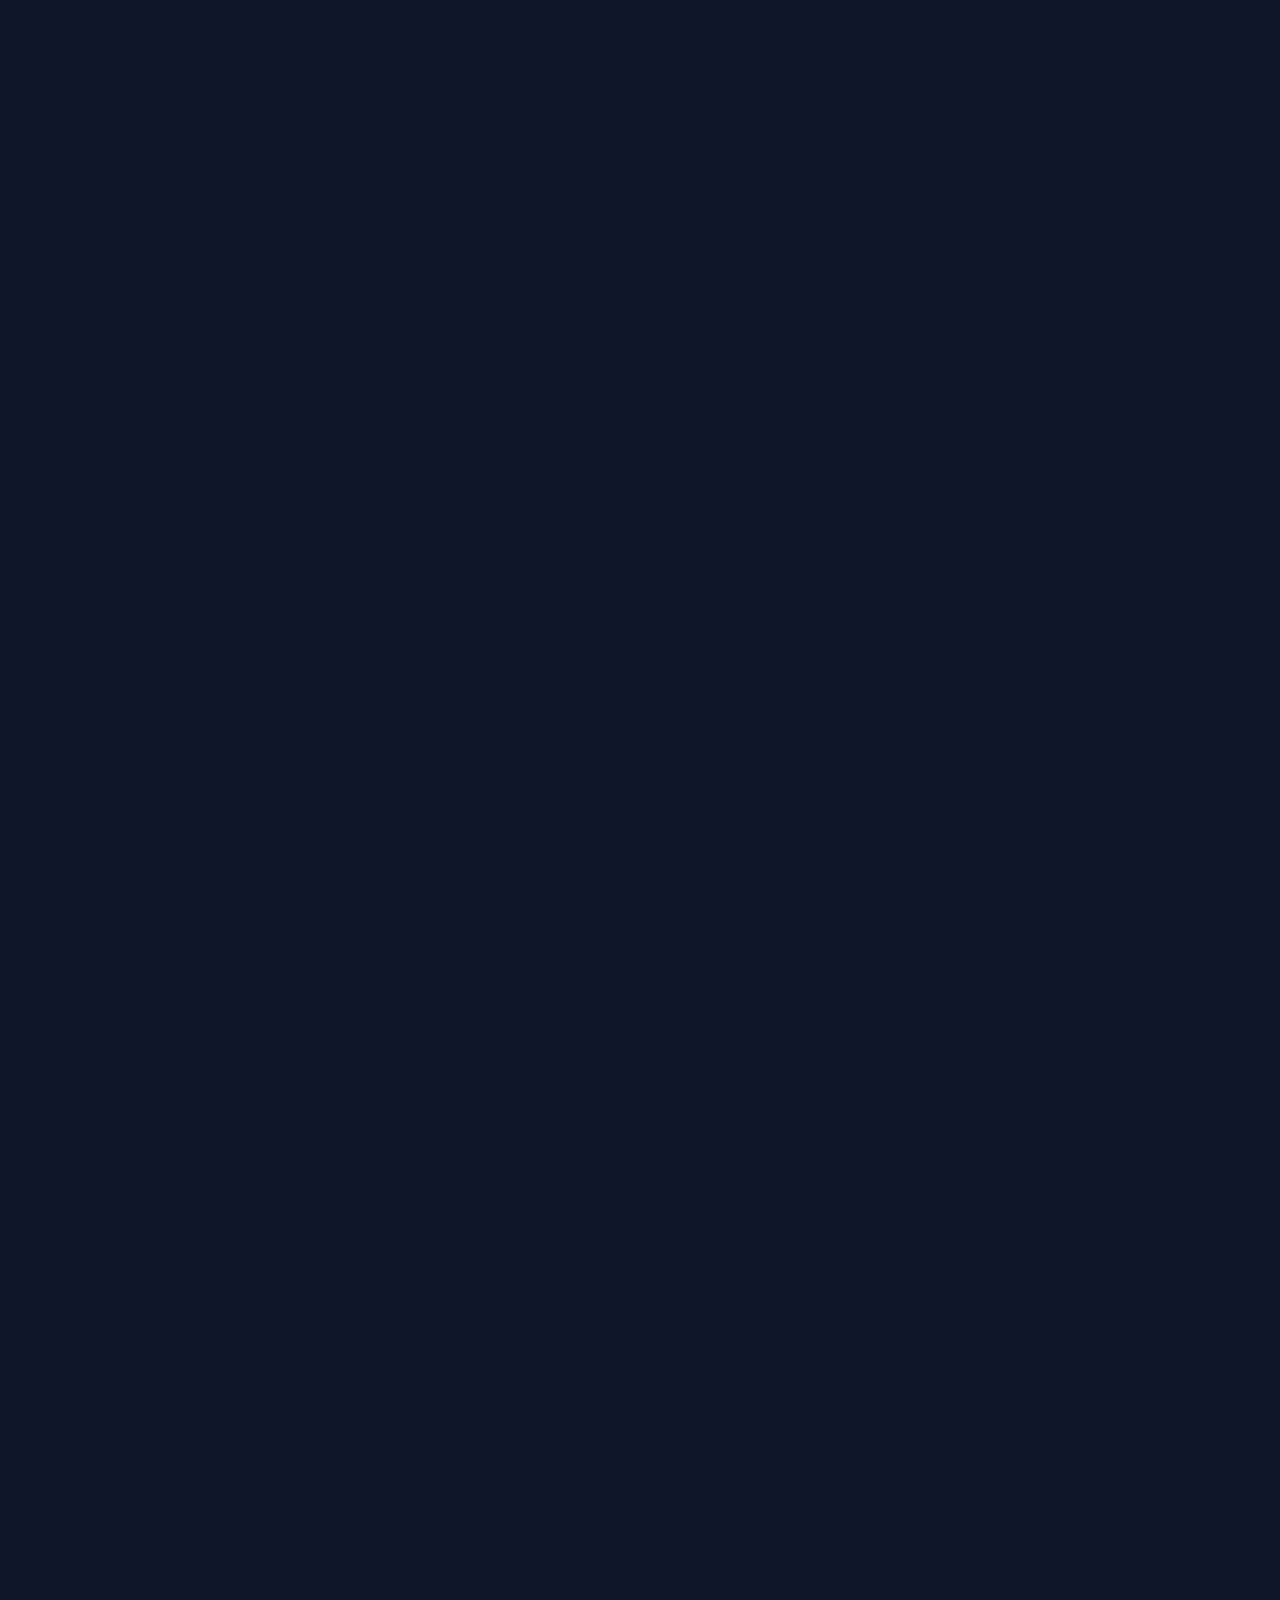
==== commit de7edf9b: "feat(feed): ship Phase 6 timeline discovery and dashboard polish Add feed job harvest into Job Track" ====
--- a/options.html
+++ b/options.html
@@ -20,6 +20,14 @@
         min-height: 100vh;
         padding: 0;
         margin: 0;
+      }
+
+      /* Hide legacy card layout until options shell mounts (prevents flash) */
+      body:not(.cc-app) > .container {
+        visibility: hidden;
+      }
+      body:not(.cc-app) {
+        background: #0f172a;
       }
 
       body.cc-app {
@@ -1776,7 +1784,11 @@
                   "
                 />
                 <p style="color: #6b7280; font-size: 11px; margin-top: 4px">
-                  Copy the full URL from a LinkedIn job search page
+                  Copy the full URL from a LinkedIn <strong>job search</strong>
+                  page (not /feed). Timeline posts use a separate flow:
+                  <a href="#feed-widgets" id="gotoFeedWidgetsFromSearch"
+                    >Feed Widgets → Timeline</a
+                  >.
                 </p>
               </div>
 
@@ -2858,6 +2870,7 @@
     <script src="lib/saved-search-utils.js"></script>
     <script src="content/feature-flags.js"></script>
     <script src="content/job-tracker-store.js"></script>
+    <script src="content/feed-job-discover.js"></script>
     <script src="casper/casper-avatar.js"></script>
     <script src="styles/options-shell.js"></script>
     <script src="options.js"></script>
--- a/styles/options-shell.css
+++ b/styles/options-shell.css
@@ -36,11 +36,36 @@
 }
 
 .cc-brand {
+  display: flex;
+  align-items: center;
+  gap: 10px;
   padding: 4px 10px 20px;
   border-bottom: 1px solid rgba(255, 255, 255, 0.1);
   margin-bottom: 12px;
 }
 
+.cc-brand-icon {
+  display: flex;
+  align-items: center;
+  justify-content: center;
+  width: 36px;
+  height: 36px;
+  flex: 0 0 36px;
+  line-height: 0;
+}
+
+.cc-brand-icon svg {
+  display: block;
+  width: 36px;
+  height: 36px;
+}
+
+.cc-brand-text {
+  min-width: 0;
+  flex: 1 1 auto;
+}
+
+.cc-brand-text h1,
 .cc-brand h1 {
   font-size: 16px;
   font-weight: 700;
@@ -48,6 +73,7 @@
   line-height: 1.3;
 }
 
+.cc-brand-text p,
 .cc-brand p {
   margin: 0;
   font-size: 11px;
@@ -123,13 +149,13 @@
 
 .cc-dashboard-grid {
   display: grid;
-  grid-template-columns: repeat(auto-fill, minmax(160px, 1fr));
+  grid-template-columns: repeat(auto-fill, minmax(180px, 1fr));
   gap: 12px;
-  margin-bottom: 16px;
+  margin-bottom: 20px;
 }
 
 .cc-dashboard-heading {
-  margin: 8px 0 4px;
+  margin: 20px 0 4px;
   font-size: 15px;
   font-weight: 700;
   color: var(--cc-text);
@@ -137,6 +163,116 @@
 
 .cc-dashboard-blurb {
   margin: 0 0 12px;
+}
+
+.cc-dash-hero {
+  margin: 0 0 8px;
+  padding: 18px 20px;
+  border-radius: var(--cc-radius);
+  background:
+    linear-gradient(135deg, rgba(10, 102, 194, 0.1) 0%, rgba(11, 31, 51, 0.06) 100%),
+    var(--cc-surface);
+  border: 1px solid var(--cc-border);
+  box-shadow: var(--cc-shadow);
+}
+
+.cc-dash-hero-kicker {
+  margin: 0 0 6px;
+  font-size: 11px;
+  font-weight: 700;
+  letter-spacing: 0.06em;
+  text-transform: uppercase;
+  color: var(--cc-primary);
+}
+
+.cc-dash-hero h3 {
+  margin: 0 0 6px;
+  font-size: 18px;
+  font-weight: 700;
+  color: var(--cc-text);
+  line-height: 1.3;
+}
+
+.cc-dash-hero .cc-muted {
+  margin: 0;
+}
+
+.cc-dash-tile {
+  display: flex;
+  flex-direction: column;
+  align-items: flex-start;
+  gap: 6px;
+  text-align: left;
+  cursor: pointer;
+  font: inherit;
+  color: inherit;
+  width: 100%;
+  transition: border-color 0.15s ease, box-shadow 0.15s ease, transform 0.15s ease;
+}
+
+.cc-dash-tile:hover {
+  border-color: var(--cc-primary);
+  box-shadow: 0 4px 14px rgba(10, 102, 194, 0.12);
+  transform: translateY(-1px);
+}
+
+.cc-dash-tile:focus-visible {
+  outline: 2px solid var(--cc-primary);
+  outline-offset: 2px;
+}
+
+.cc-dash-tile-title {
+  font-size: 15px;
+  font-weight: 700;
+  color: var(--cc-text);
+  line-height: 1.25;
+}
+
+.cc-dash-value {
+  display: inline-flex;
+  align-items: center;
+  max-width: 100%;
+  padding: 3px 9px;
+  border-radius: 999px;
+  font-size: 12px;
+  font-weight: 700;
+  line-height: 1.35;
+  background: var(--cc-surface-muted);
+  color: var(--cc-text-secondary);
+  border: 1px solid var(--cc-border);
+  text-transform: none;
+  word-break: break-word;
+}
+
+.cc-dash-value.is-on {
+  background: rgba(10, 140, 80, 0.1);
+  border-color: rgba(10, 140, 80, 0.35);
+  color: #0a6b3c;
+}
+
+.cc-dash-value.is-off {
+  background: rgba(120, 130, 145, 0.12);
+  border-color: rgba(120, 130, 145, 0.3);
+  color: var(--cc-text-muted);
+}
+
+.cc-dash-value.is-warn {
+  background: rgba(180, 110, 20, 0.12);
+  border-color: rgba(180, 110, 20, 0.35);
+  color: #8a4b00;
+}
+
+.cc-dash-value.is-accent,
+.cc-dash-value.is-neutral {
+  background: rgba(10, 102, 194, 0.08);
+  border-color: rgba(10, 102, 194, 0.28);
+  color: var(--cc-primary);
+}
+
+.cc-dash-tile-hint {
+  font-size: 11px;
+  line-height: 1.4;
+  color: var(--cc-text-muted);
 }
 
 .cc-dashboard-pipeline .cc-card-stat {
@@ -152,11 +288,166 @@
   outline-offset: 2px;
 }
 
+.cc-dashboard-pipeline .cc-dash-value {
+  font-size: 20px;
+  font-weight: 800;
+  padding: 0;
+  border: none;
+  background: transparent;
+  color: var(--cc-text);
+  border-radius: 0;
+}
+
+.cc-dashboard-pipeline .cc-dash-value.is-on,
+.cc-dashboard-pipeline .cc-dash-value.is-accent,
+.cc-dashboard-pipeline .cc-dash-value.is-neutral {
+  color: var(--cc-primary);
+  background: transparent;
+  border: none;
+}
+
+.cc-dash-howto {
+  display: grid;
+  grid-template-columns: minmax(0, 1.6fr) minmax(0, 1fr);
+  gap: 14px;
+  margin-bottom: 8px;
+}
+
+.cc-dash-howto-list {
+  margin: 0;
+  padding: 16px 16px 16px 34px;
+  background: var(--cc-surface);
+  border: 1px solid var(--cc-border);
+  border-radius: var(--cc-radius);
+  box-shadow: var(--cc-shadow);
+  color: var(--cc-text);
+  font-size: 13px;
+  line-height: 1.5;
+}
+
+.cc-dash-howto-list li + li {
+  margin-top: 10px;
+}
+
+.cc-dash-howto-tips {
+  margin: 0;
+  padding: 16px;
+  background:
+    linear-gradient(160deg, rgba(10, 102, 194, 0.08), transparent 55%),
+    var(--cc-surface);
+  border: 1px solid var(--cc-border);
+  border-radius: var(--cc-radius);
+  box-shadow: var(--cc-shadow);
+  font-size: 13px;
+  line-height: 1.5;
+  color: var(--cc-text-secondary);
+}
+
+.cc-dash-howto-tips p {
+  margin: 0 0 10px;
+}
+
+.cc-dash-howto-tips p:last-child {
+  margin-bottom: 0;
+}
+
 .cc-dashboard-actions {
   display: flex;
   flex-wrap: wrap;
   gap: 8px;
-  margin-top: 8px;
+  margin: 4px 0 12px;
+}
+
+@media (max-width: 860px) {
+  .cc-dash-howto {
+    grid-template-columns: 1fr;
+  }
+}
+
+.cc-fw-block {
+  margin-bottom: 16px;
+}
+
+.cc-fw-block h3 {
+  margin: 0 0 8px;
+  font-size: 15px;
+}
+
+.cc-fw-row {
+  display: flex;
+  flex-wrap: wrap;
+  gap: 12px;
+  margin: 10px 0;
+  align-items: center;
+}
+
+.cc-fw-label {
+  display: flex;
+  flex-direction: column;
+  gap: 6px;
+  font-size: 12px;
+  font-weight: 600;
+  color: var(--cc-text-secondary);
+  margin: 10px 0;
+}
+
+.cc-fw-label textarea {
+  font-size: 13px;
+  font-weight: 500;
+  font-family: var(--cc-font);
+  padding: 8px 10px;
+  border: 1px solid var(--cc-border-strong);
+  border-radius: var(--cc-radius-sm);
+  resize: vertical;
+  min-height: 64px;
+  color: var(--cc-text);
+}
+
+.cc-fw-row input[type="number"] {
+  width: 72px;
+  font-size: 13px;
+  padding: 6px 8px;
+  border: 1px solid var(--cc-border-strong);
+  border-radius: var(--cc-radius-sm);
+}
+
+.cc-fw-author {
+  display: flex;
+  flex-wrap: wrap;
+  gap: 8px;
+  align-items: center;
+  justify-content: space-between;
+  padding: 10px 0;
+  border-bottom: 1px solid var(--cc-border);
+}
+
+.cc-fw-author-meta {
+  display: flex;
+  flex-direction: column;
+  gap: 2px;
+  min-width: 0;
+}
+
+.cc-fw-author-actions {
+  display: flex;
+  gap: 6px;
+}
+
+.cc-fw-add {
+  display: flex;
+  flex-wrap: wrap;
+  gap: 8px;
+  margin-top: 12px;
+  align-items: center;
+}
+
+.cc-fw-add input {
+  flex: 1 1 180px;
+  min-width: 160px;
+  padding: 8px 10px;
+  border: 1px solid var(--cc-border-strong);
+  border-radius: var(--cc-radius-sm);
+  font-size: 13px;
 }
 
 .cc-placeholder {
@@ -213,18 +504,153 @@
 
 .cc-tracker-toolbar {
   display: flex;
-  flex-wrap: wrap;
-  gap: 12px;
-  align-items: center;
-  justify-content: space-between;
-  margin-bottom: 12px;
-}
-
-.cc-tracker-hint {
+  flex-direction: column;
+  gap: 10px;
+  margin-bottom: 14px;
+  padding: 14px;
+  background: var(--cc-surface);
+  border: 1px solid var(--cc-border);
+  border-radius: var(--cc-radius);
+  box-shadow: var(--cc-shadow);
+}
+
+.cc-tracker-toolbar-primary {
+  display: flex;
+  flex-wrap: wrap;
+  gap: 8px;
+  align-items: center;
+}
+
+.cc-tracker-search-wrap {
+  flex: 1 1 200px;
+  min-width: 160px;
+  display: flex;
+  align-items: center;
+}
+
+.cc-tracker-control,
+.cc-tracker-search,
+.cc-tracker-toolbar-primary .cc-tracker-field--inline select,
+.cc-tracker-toolbar-primary .cc-btn,
+.cc-tracker-toolbar-primary .cc-tracker-fav-check,
+.cc-tracker-menu > summary.cc-tracker-control {
+  box-sizing: border-box;
+  height: 36px;
+  min-height: 36px;
+  margin: 0;
+  font-size: 13px;
+  line-height: 1.2;
+  border-radius: var(--cc-radius-sm);
+}
+
+.cc-tracker-search {
+  width: 100%;
+  padding: 0 12px;
+  border: 1px solid var(--cc-border-strong);
+  background: #fff;
+  color: var(--cc-text);
+}
+
+.cc-tracker-search:focus {
+  outline: 2px solid var(--cc-primary-soft);
+  border-color: var(--cc-primary);
+}
+
+.cc-tracker-field {
+  display: flex;
+  flex-direction: column;
+  gap: 4px;
+  font-size: 11px;
+  font-weight: 600;
+  color: var(--cc-text-secondary);
+  letter-spacing: 0.01em;
+}
+
+.cc-tracker-field--inline {
+  flex-direction: row;
+  align-items: center;
+  gap: 8px;
+  white-space: nowrap;
+  flex: 0 0 auto;
+}
+
+.cc-tracker-field select,
+.cc-tracker-field input[type="date"] {
+  font-size: 13px;
+  font-weight: 500;
+  color: var(--cc-text);
+  padding: 8px 10px;
+  border: 1px solid var(--cc-border-strong);
+  border-radius: var(--cc-radius-sm);
+  background: #fff;
+  min-width: 132px;
+}
+
+.cc-tracker-toolbar-primary .cc-tracker-field--inline select {
+  padding: 0 10px;
+  min-width: 120px;
+}
+
+.cc-tracker-fav-check {
+  display: inline-flex;
+  align-items: center;
+  gap: 6px;
+  padding: 0 12px;
+  border: 1px solid var(--cc-border);
+  background: var(--cc-surface-muted);
+  white-space: nowrap;
+  flex: 0 0 auto;
+  font-size: 13px;
+  font-weight: 600;
+  color: var(--cc-text);
+}
+
+.cc-tracker-toolbar-primary .cc-btn.cc-tracker-control {
+  padding: 0 12px;
+  flex: 0 0 auto;
+}
+
+.cc-tracker-more-btn.is-active {
+  border-color: var(--cc-primary);
+  color: var(--cc-primary);
+  background: var(--cc-primary-soft);
+}
+
+.cc-tracker-more {
+  display: none;
+  flex-wrap: wrap;
+  gap: 10px;
+  align-items: flex-end;
+  padding: 12px;
+  border-radius: var(--cc-radius-sm);
+  background: var(--cc-surface-muted);
+  border: 1px solid var(--cc-border);
+}
+
+.cc-tracker-more.is-open {
+  display: flex;
+}
+
+.cc-tracker-more-title {
+  flex: 1 1 100%;
+  margin: 0 0 2px;
+  font-size: 12px;
+  font-weight: 700;
+  color: var(--cc-text);
+}
+
+.cc-tracker-more-note {
   flex: 1 1 100%;
   margin: 0;
   font-size: 11px;
   color: var(--cc-text-muted);
+  line-height: 1.4;
+}
+
+.cc-tracker-hint {
+  margin: 0;
+  font-size: 11px;
+  color: var(--cc-text-muted);
   line-height: 1.35;
 }
 
@@ -253,7 +679,8 @@
   background: #fff;
 }
 
-.cc-tracker-filters #ccTrackerDateFilter {
+.cc-tracker-filters #ccTrackerDateFilter,
+.cc-tracker-field #ccTrackerDateFilter {
   min-width: 160px;
   max-width: 220px;
 }
@@ -262,7 +689,7 @@
   display: none;
   flex-wrap: wrap;
   gap: 8px;
-  align-items: center;
+  align-items: flex-end;
 }
 
 .cc-tracker-date-range.is-open {
@@ -271,7 +698,7 @@
 
 .cc-tracker-date-range input[type="date"] {
   font-size: 13px;
-  padding: 6px 8px;
+  padding: 8px 10px;
   border: 1px solid var(--cc-border-strong);
   border-radius: var(--cc-radius-sm);
   background: #fff;
@@ -285,6 +712,67 @@
   display: flex;
   flex-wrap: wrap;
   gap: 8px;
+  align-items: center;
+  margin-left: auto;
+}
+
+.cc-tracker-menu {
+  position: relative;
+}
+
+.cc-tracker-menu > summary {
+  list-style: none;
+  cursor: pointer;
+  display: inline-flex;
+  align-items: center;
+  padding: 0 12px;
+  font-size: 13px;
+  font-weight: 600;
+  border: 1px solid var(--cc-border-strong);
+  border-radius: var(--cc-radius-sm);
+  background: var(--cc-surface);
+  color: var(--cc-text);
+}
+
+.cc-tracker-menu > summary::-webkit-details-marker {
+  display: none;
+}
+
+.cc-tracker-menu > summary::after {
+  content: "▾";
+  margin-left: 6px;
+  font-size: 11px;
+  opacity: 0.7;
+}
+
+.cc-tracker-menu-panel {
+  position: absolute;
+  right: 0;
+  top: calc(100% + 4px);
+  z-index: 20;
+  display: flex;
+  flex-direction: column;
+  gap: 6px;
+  min-width: 200px;
+  padding: 8px;
+  background: var(--cc-surface);
+  border: 1px solid var(--cc-border);
+  border-radius: var(--cc-radius-sm);
+  box-shadow: var(--cc-shadow-lg);
+}
+
+.cc-tracker-menu-panel .cc-btn {
+  width: 100%;
+  justify-content: flex-start;
+}
+
+.cc-tracker-danger-btn {
+  color: var(--cc-danger);
+  border-color: #f1b0b3;
+}
+
+.cc-tracker-danger-btn:hover {
+  background: var(--cc-danger-soft);
 }
 
 .cc-tracker-row-actions {
@@ -337,6 +825,91 @@
 .cc-source-ats {
   background: #dbeafe;
   color: #1e40af;
+}
+
+.cc-source-feed {
+  background: #f3e8ff;
+  color: #6b21a8;
+}
+
+.cc-company-link {
+  color: #0a66c2;
+  text-decoration: none;
+  font-weight: 600;
+}
+
+.cc-company-link:hover {
+  text-decoration: underline;
+}
+
+.cc-employer-badge {
+  display: inline-block;
+  font-size: 10px;
+  font-weight: 600;
+  padding: 2px 6px;
+  border-radius: 4px;
+  margin-left: 4px;
+  vertical-align: middle;
+  background: #e5e7eb;
+  color: #374151;
+}
+
+.cc-employer-agency {
+  background: #ffedd5;
+  color: #9a3412;
+}
+
+.cc-employer-job_board {
+  background: #e0e7ff;
+  color: #3730a3;
+}
+
+.cc-employer-direct {
+  background: #d1fae5;
+  color: #065f46;
+}
+
+.cc-employer-unknown {
+  background: #f3f4f6;
+  color: #4b5563;
+}
+
+.cc-tracker-outreach-tip {
+  margin: 0 0 8px;
+  font-size: 13px;
+  line-height: 1.45;
+  color: #374151;
+}
+
+.cc-tracker-outreach-actions {
+  margin: 0 0 10px;
+  display: flex;
+  flex-wrap: wrap;
+  align-items: center;
+  gap: 8px;
+}
+
+.cc-tracker-employer-override {
+  display: flex;
+  flex-wrap: wrap;
+  align-items: center;
+  gap: 8px;
+  font-size: 13px;
+  font-weight: 600;
+  margin: 8px 0 4px;
+}
+
+.cc-tracker-employer-override select {
+  font-weight: 500;
+  font-size: 13px;
+  padding: 4px 8px;
+  border-radius: 6px;
+  border: 1px solid #d1d5db;
+}
+
+.cc-tracker-employer-reason {
+  margin: 4px 0 12px;
+  font-size: 12px;
 }
 
 .cc-star-wrap {
